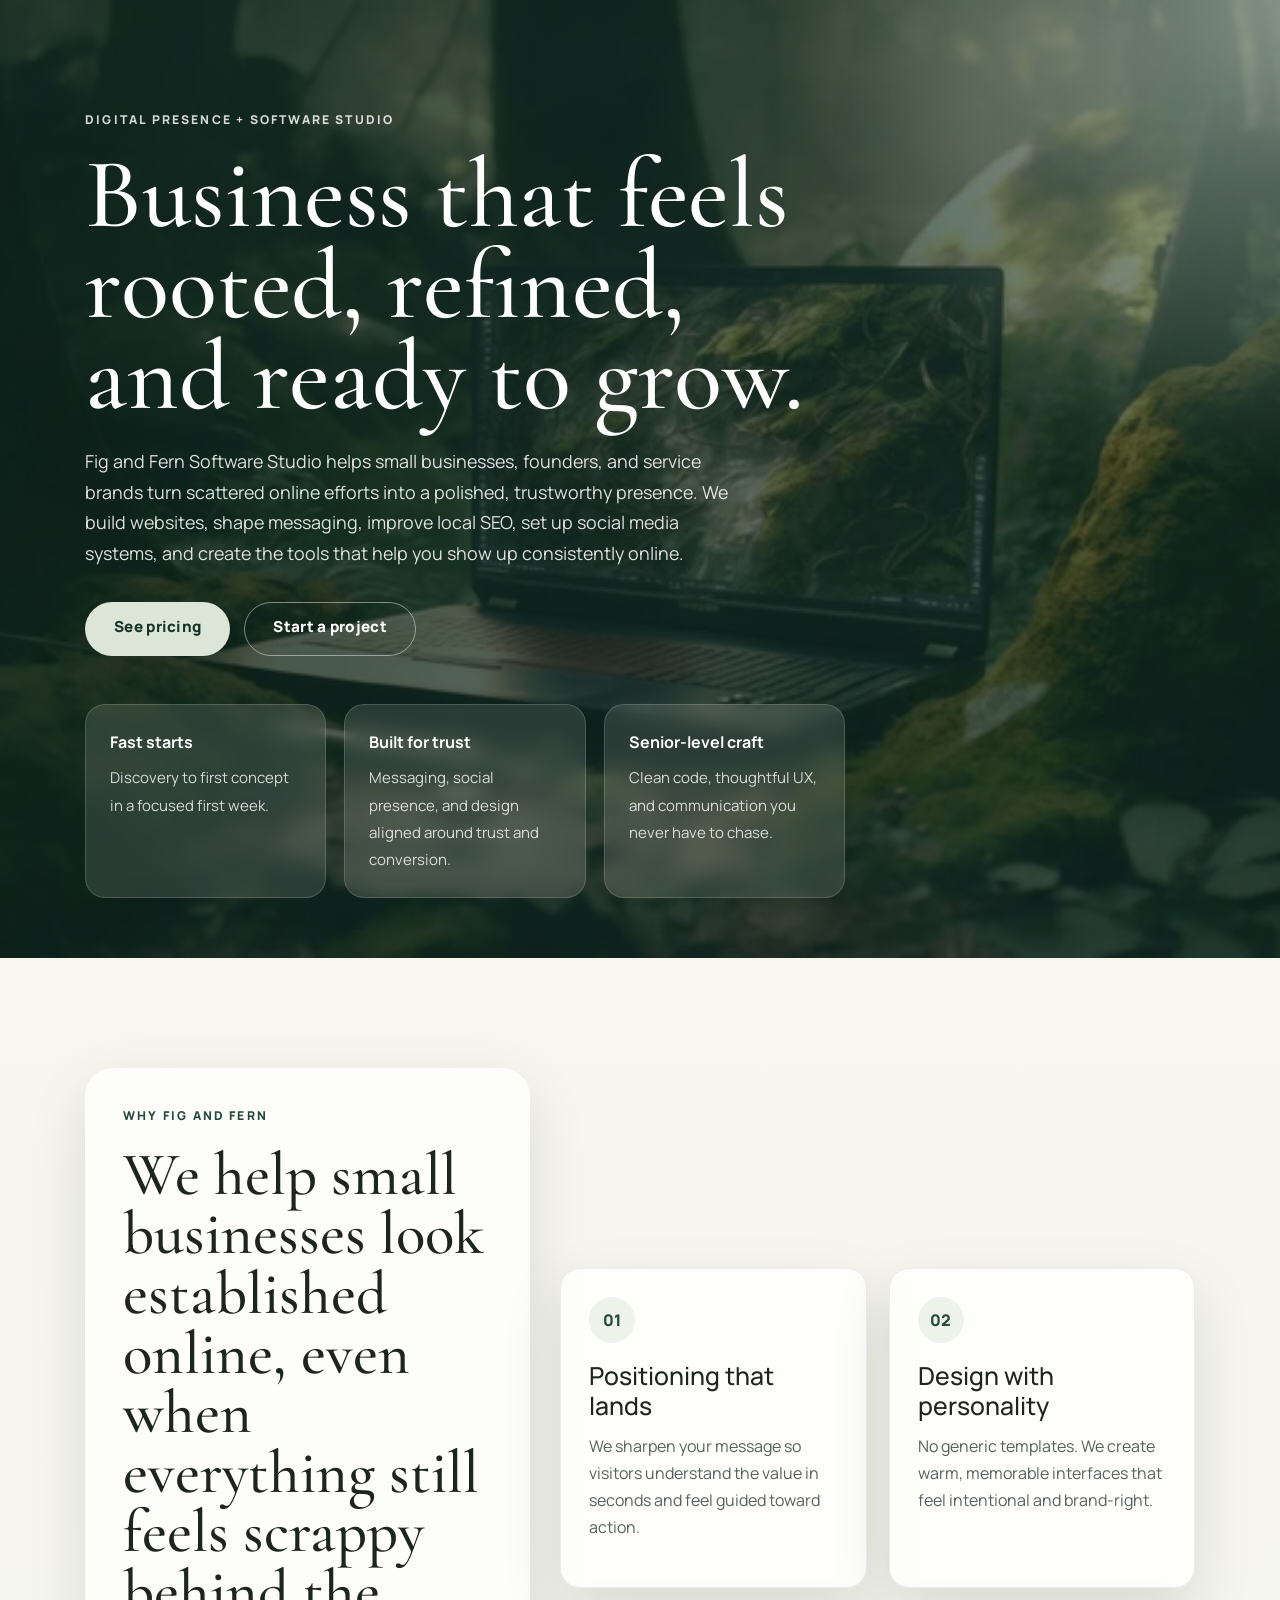
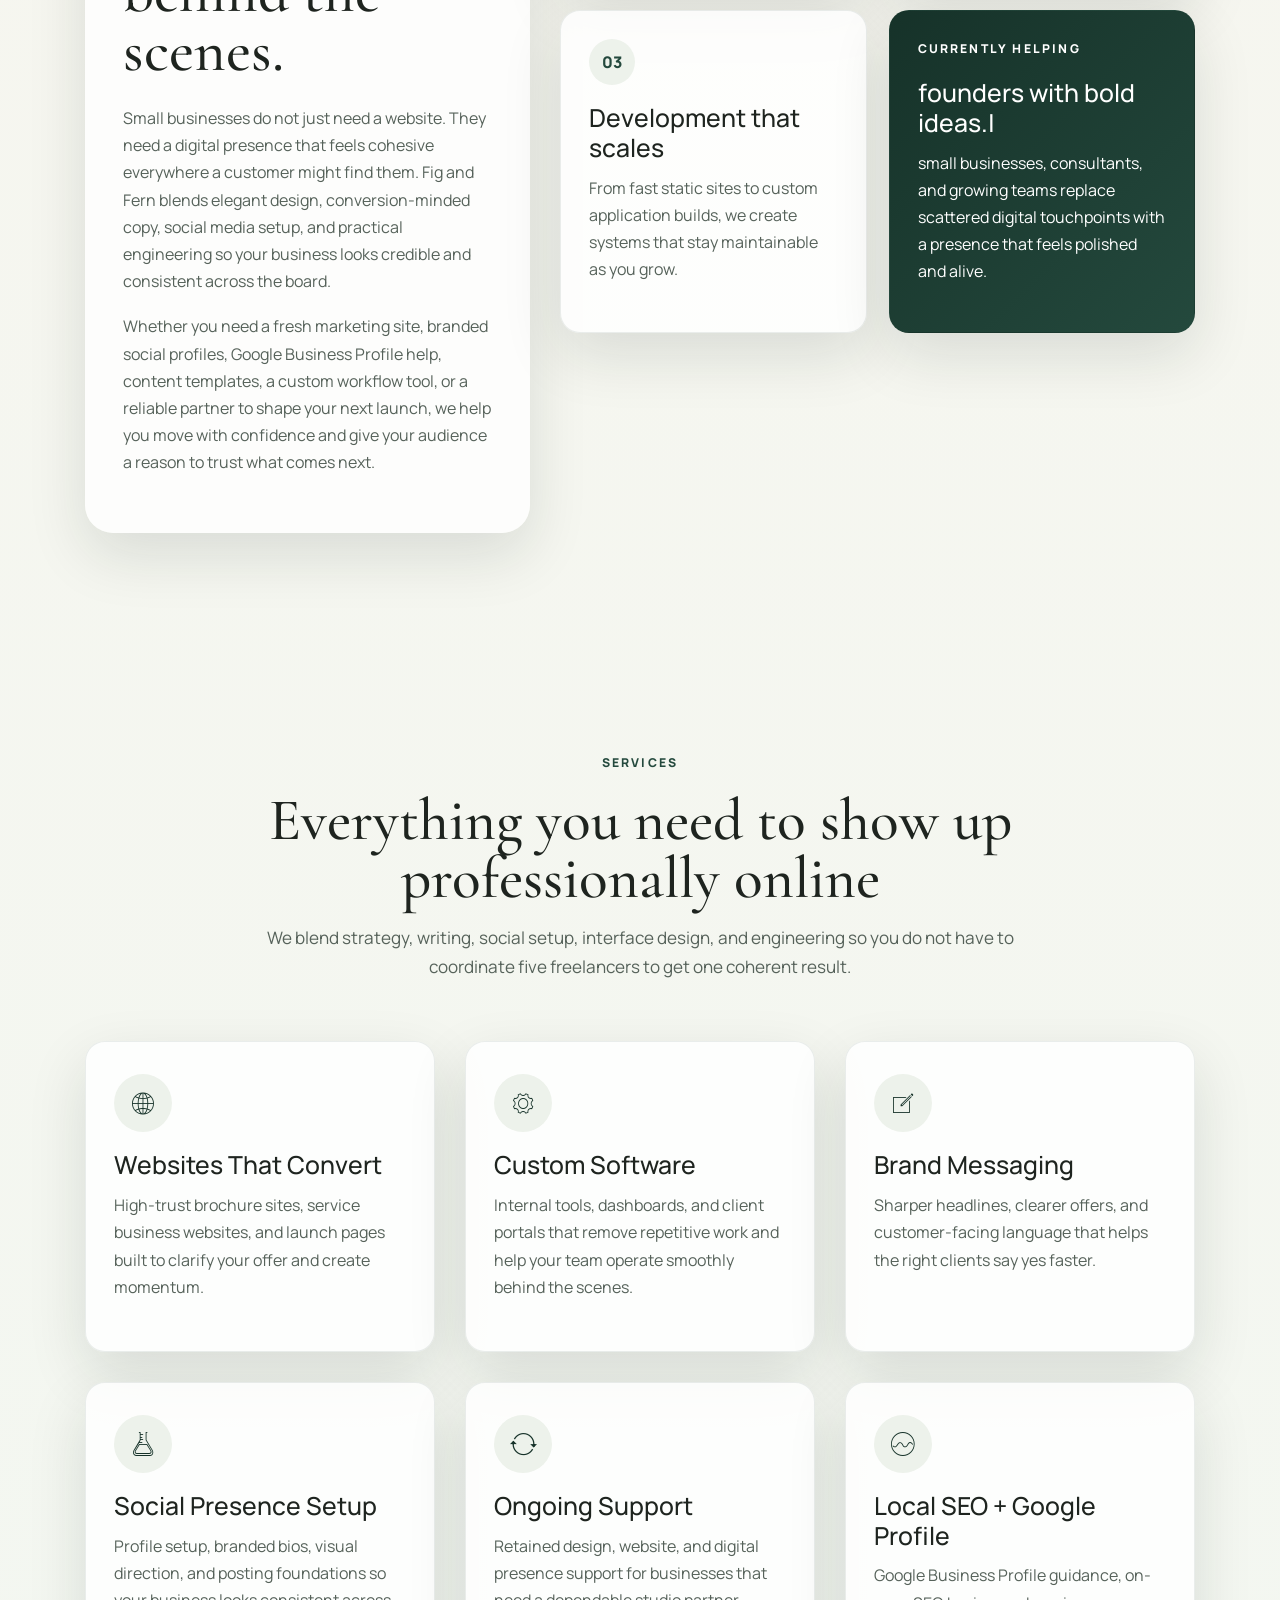
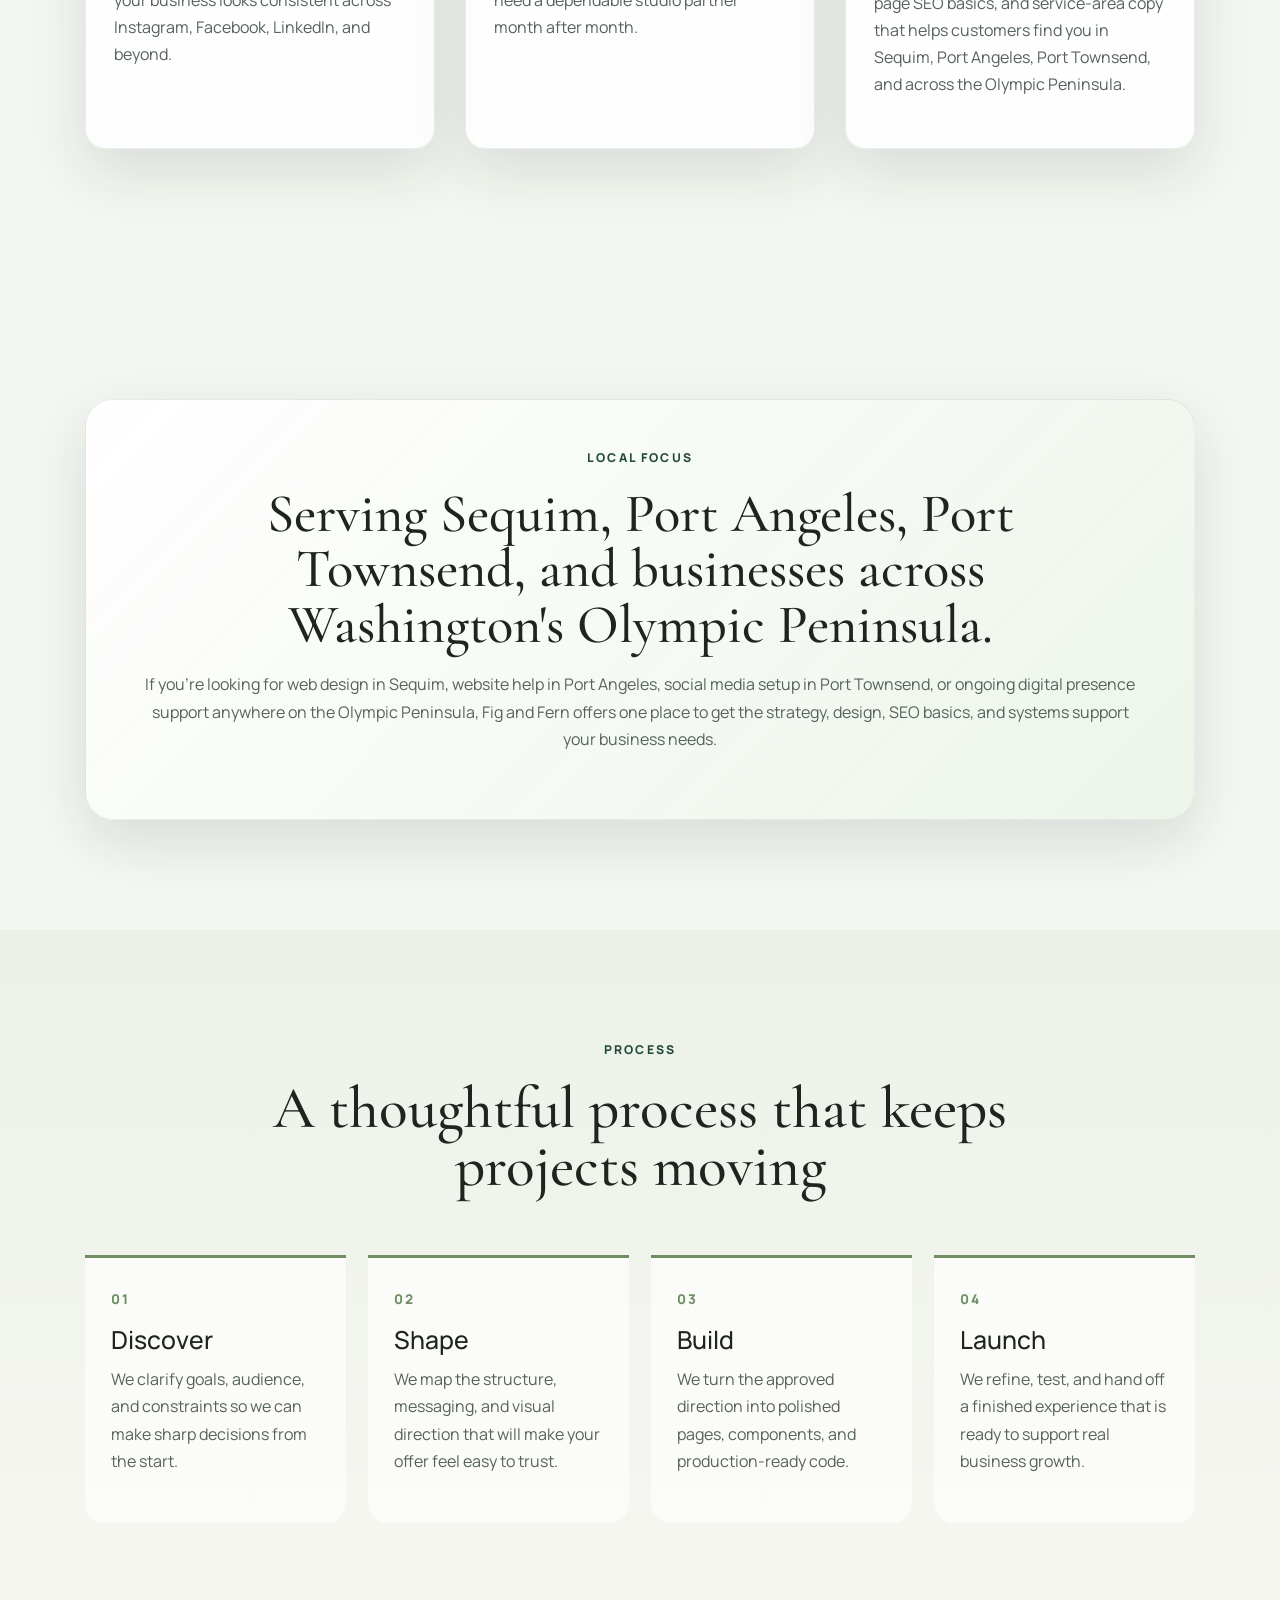
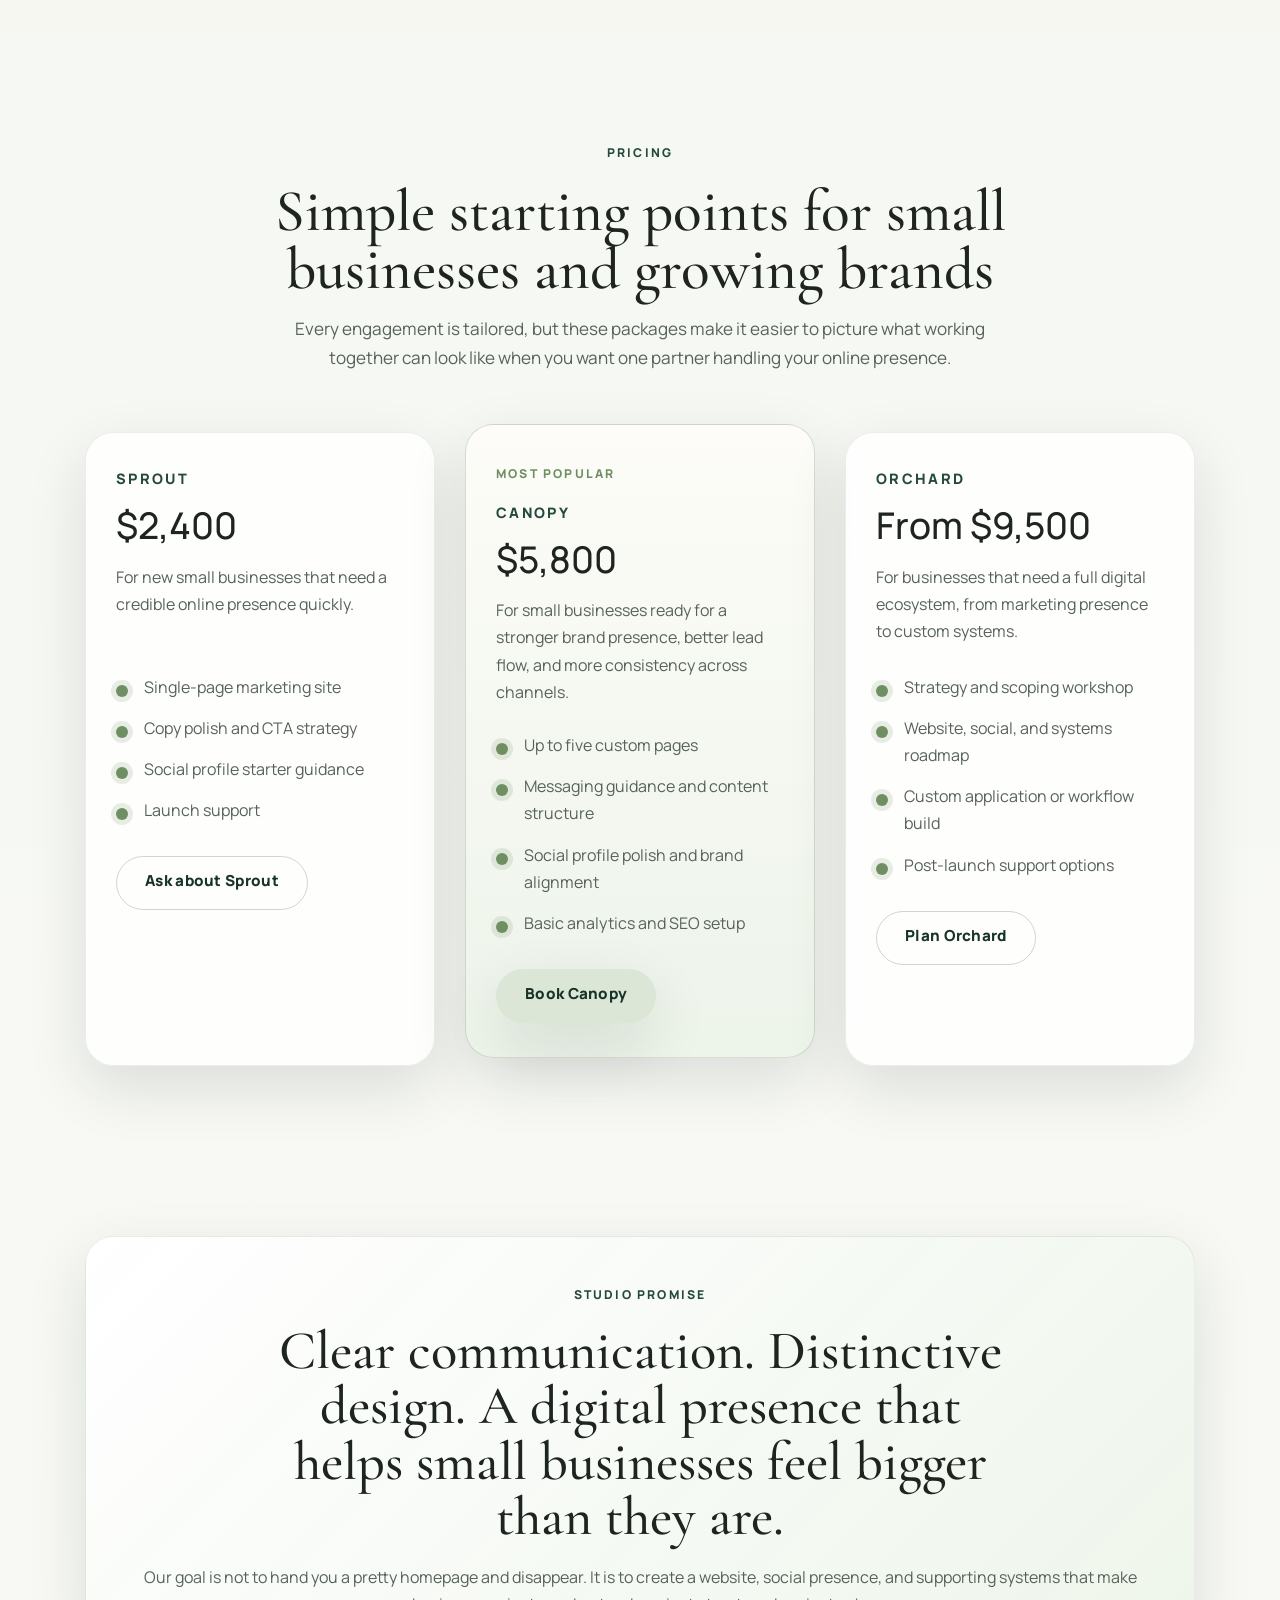
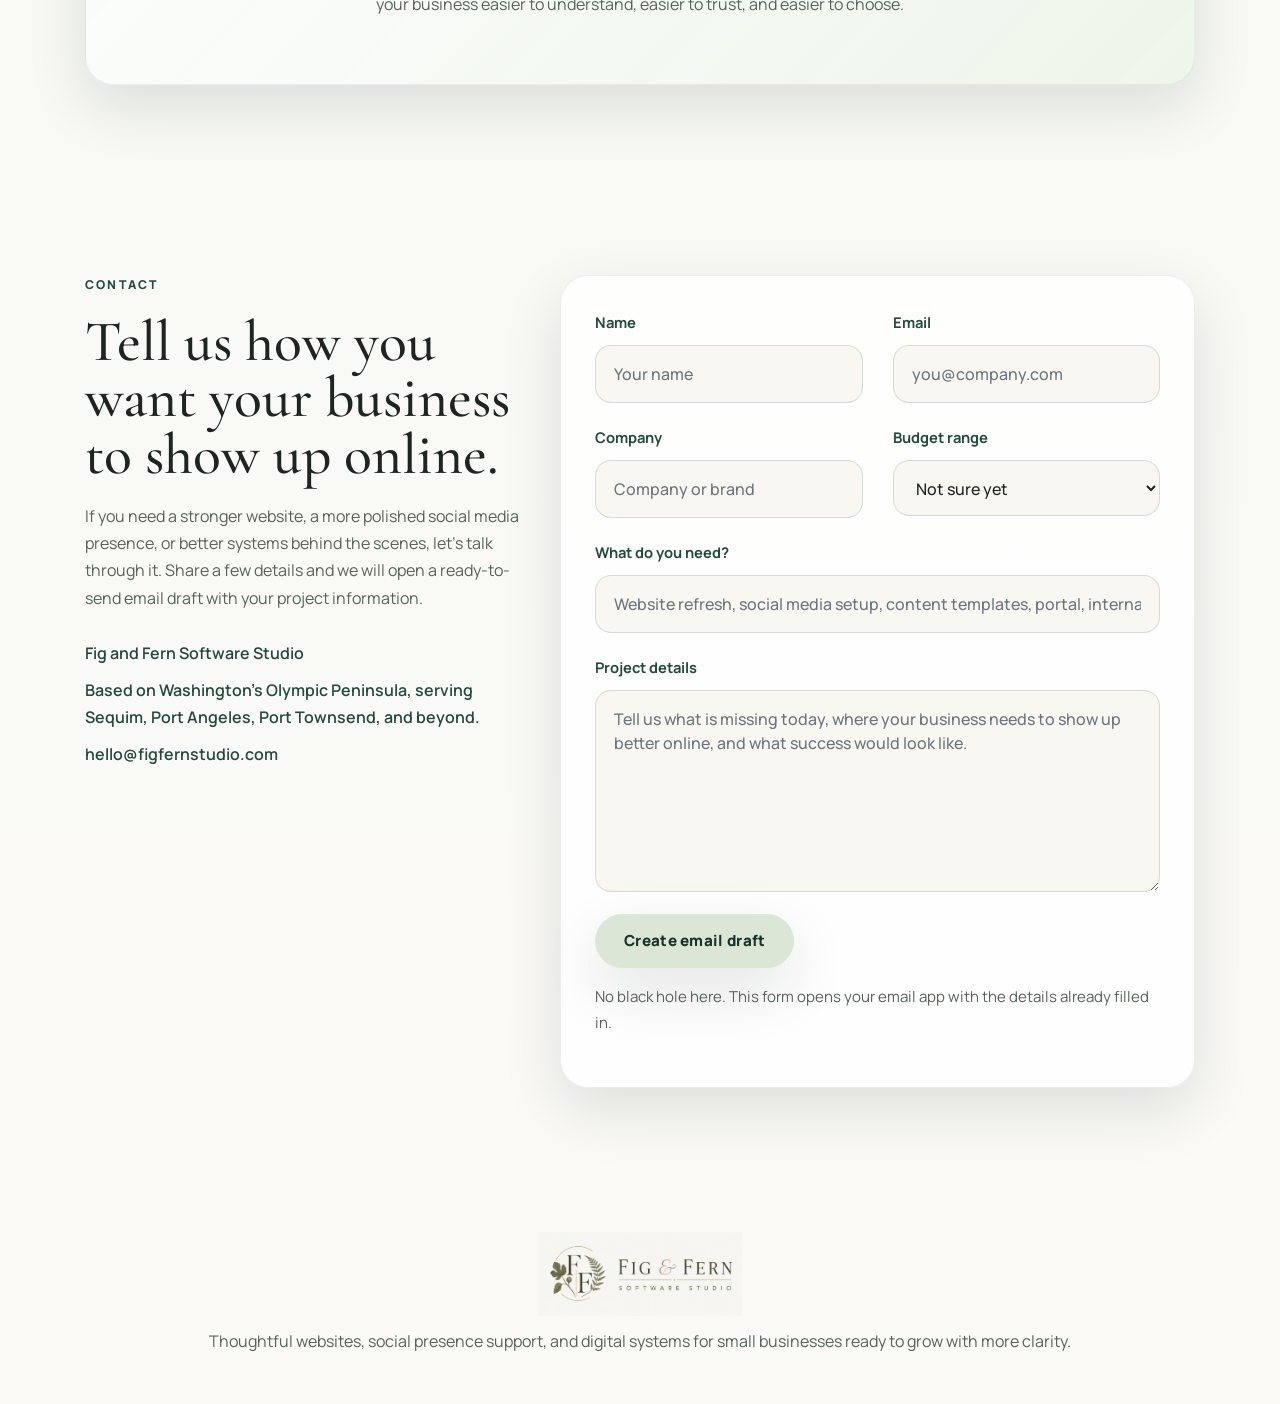
==== index.html @ 3898dc7e "Update SEO keywords" ====
<!doctype html>
<html lang="en">
  <head>
    <meta charset="utf-8" />
    <meta content="width=device-width, initial-scale=1.0" name="viewport" />

    <title>
      Fig and Fern | Web Design, SEO & Social Media on the Olympic Peninsula
    </title>
    <meta
      content="Web design, social media setup, local SEO, and custom software for small businesses in Sequim, Port Angeles, Port Townsend, and across Washington's Olympic Peninsula."
      name="description"
    />
    <meta
      content="Olympic Peninsula web design, Sequim web design, Port Angeles web design, Port Townsend web design, small business website design, social media setup, local SEO, Google Business Profile, custom software, brand messaging, Washington web designer, washington marketing, marketing for small business, web design for small business, web design for service businesses, web design for consultants, web design for founders"
      name="keywords"
    />
    <meta property="og:type" content="website" />
    <meta property="og:site_name" content="Fig and Fern Software Studio" />
    <meta
      property="og:title"
      content="Fig and Fern | Web Design, SEO & Social Media on the Olympic Peninsula"
    />
    <meta
      property="og:description"
      content="Web design, social media setup, SEO, and custom software for small businesses across Washington's Olympic Peninsula."
    />
    <meta property="og:url" content="https://figfernstudio.com/" />
    <meta
      property="og:image"
      content="https://figfernstudio.com/images/title-logo.png"
    />
    <meta property="og:image:type" content="image/png" />
    <meta property="og:image:width" content="1200" />
    <meta property="og:image:height" content="630" />
    <meta
      property="og:image:alt"
      content="Fig and Fern Software Studio social sharing graphic"
    />
    <meta name="twitter:card" content="summary_large_image" />
    <meta
      name="twitter:title"
      content="Fig and Fern | Web Design, SEO & Social Media on the Olympic Peninsula"
    />
    <meta
      name="twitter:description"
      content="Web design, social media setup, local SEO, and custom software for small businesses in Sequim, Port Angeles, Port Townsend, and across Washington's Olympic Peninsula."
    />
    <meta
      name="twitter:image"
      content="https://figfernstudio.com/images/title-logo.png"
    />
    <link rel="canonical" href="https://figfernstudio.com/" />
    <script type="application/ld+json">
      {
        "@context": "https://schema.org",
        "@type": "ProfessionalService",
        "name": "Fig and Fern Software Studio",
        "url": "https://figfernstudio.com/",
        "image": "https://figfernstudio.com/images/title-logo.png",
        "description": "Web design, social media setup, local SEO, and custom software for small businesses in Sequim, Port Angeles, Port Townsend, and across Washington's Olympic Peninsula.",
        "email": "hello@figandfern.studio",
        "areaServed": [
          { "@type": "City", "name": "Sequim, Washington" },
          { "@type": "City", "name": "Port Angeles, Washington" },
          { "@type": "City", "name": "Port Townsend, Washington" },
          {
            "@type": "AdministrativeArea",
            "name": "Olympic Peninsula, Washington"
          }
        ],
        "serviceType": [
          "Web design",
          "Social media setup",
          "Local SEO",
          "Google Business Profile help",
          "Custom software",
          "Brand messaging"
        ]
      }
    </script>

    <link
      href="https://fonts.googleapis.com/css2?family=Manrope:wght@400;500;600;700;800&family=Cormorant+Garamond:wght@500;600;700&display=swap"
      rel="stylesheet"
    />

    <link href="lib/bootstrap/css/bootstrap.min.css" rel="stylesheet" />
    <link href="lib/ionicons/css/ionicons.min.css" rel="stylesheet" />
    <link href="lib/hover/hover.min.css" rel="stylesheet" />
    <link href="css/style.css" rel="stylesheet" />
    <link href="css/responsive.css" rel="stylesheet" />
    <link rel="shortcut icon" href="images/favicon.ico" />
  </head>

  <body>
    <nav id="main-nav">
      <div class="row">
        <div class="container">
          <div class="logo">
            <a href="#header" aria-label="Fig and Fern home">
              <img
                src="images/logo-transparent.png"
                alt="Fig and Fern Software Studio logo"
                class="navbar-logo"
              />
            </a>
          </div>

          <div class="responsive">
            <i data-icon="m" class="ion-navicon-round"></i>
          </div>

          <ul class="nav-menu list-unstyled">
            <li><a href="#header" class="smoothScroll">Home</a></li>
            <li><a href="#services" class="smoothScroll">Services</a></li>
            <li><a href="#process" class="smoothScroll">Process</a></li>
            <li><a href="#pricing" class="smoothScroll">Pricing</a></li>
            <li><a href="#contact" class="smoothScroll">Contact</a></li>
          </ul>
        </div>
      </div>
    </nav>

    <header id="header" class="home hero-section">
      <div class="hero-overlay"></div>
      <div class="container">
        <div class="header-content">
          <p class="eyebrow">Digital Presence + Software Studio</p>
          <h1>Business that feels rooted, refined, and ready to grow.</h1>
          <p class="hero-lead">
            Fig and Fern Software Studio helps small businesses, founders, and
            service brands turn scattered online efforts into a polished,
            trustworthy presence. We build websites, shape messaging, improve
            local SEO, set up social media systems, and create the tools that
            help you show up consistently online.
          </p>

          <div class="hero-actions">
            <a href="#pricing" class="btn btn-primary smoothScroll"
              >See pricing</a
            >
            <a href="#contact" class="btn btn-secondary smoothScroll"
              >Start a project</a
            >
          </div>

          <div class="hero-metrics">
            <div class="metric-card">
              <strong>Fast starts</strong>
              <span>Discovery to first concept in a focused first week.</span>
            </div>
            <div class="metric-card">
              <strong>Built for trust</strong>
              <span
                >Messaging, social presence, and design aligned around trust and
                conversion.</span
              >
            </div>
            <div class="metric-card">
              <strong>Senior-level craft</strong>
              <span
                >Clean code, thoughtful UX, and communication you never have to
                chase.</span
              >
            </div>
          </div>
        </div>
      </div>
    </header>

    <section id="about" class="paddsection story-section">
      <div class="container">
        <div class="row align-items-center">
          <div class="col-lg-5">
            <div class="story-card">
              <p class="section-kicker">Why Fig and Fern</p>
              <h2>
                We help small businesses look established online, even when
                everything still feels scrappy behind the scenes.
              </h2>
              <p>
                Small businesses do not just need a website. They need a digital
                presence that feels cohesive everywhere a customer might find
                them. Fig and Fern blends elegant design, conversion-minded
                copy, social media setup, and practical engineering so your
                business looks credible and consistent across the board.
              </p>
              <p>
                Whether you need a fresh marketing site, branded social
                profiles, Google Business Profile help, content templates, a
                custom workflow tool, or a reliable partner to shape your next
                launch, we help you move with confidence and give your audience
                a reason to trust what comes next.
              </p>
            </div>
          </div>

          <div class="col-lg-7">
            <div class="story-grid">
              <div class="story-panel">
                <span class="panel-number">01</span>
                <h3>Positioning that lands</h3>
                <p>
                  We sharpen your message so visitors understand the value in
                  seconds and feel guided toward action.
                </p>
              </div>
              <div class="story-panel">
                <span class="panel-number">02</span>
                <h3>Design with personality</h3>
                <p>
                  No generic templates. We create warm, memorable interfaces
                  that feel intentional and brand-right.
                </p>
              </div>
              <div class="story-panel">
                <span class="panel-number">03</span>
                <h3>Development that scales</h3>
                <p>
                  From fast static sites to custom application builds, we create
                  systems that stay maintainable as you grow.
                </p>
              </div>
              <div class="story-panel accent-panel">
                <p class="mini-label">Currently helping</p>
                <h3><span class="typed"></span></h3>
                <p>
                  small businesses, consultants, and growing teams replace
                  scattered digital touchpoints with a presence that feels
                  polished and alive.
                </p>
              </div>
            </div>
          </div>
        </div>
      </div>
    </section>

    <section id="services" class="paddsection">
      <div class="container">
        <div class="section-title text-center">
          <p class="section-kicker">Services</p>
          <h2>Everything you need to show up professionally online</h2>
          <p class="section-intro">
            We blend strategy, writing, social setup, interface design, and
            engineering so you do not have to coordinate five freelancers to get
            one coherent result.
          </p>
        </div>

        <div class="row">
          <div class="col-lg-4 col-md-6 mb-30">
            <div class="service-card">
              <i class="ion-ios-world-outline"></i>
              <h3>Websites That Convert</h3>
              <p>
                High-trust brochure sites, service business websites, and launch
                pages built to clarify your offer and create momentum.
              </p>
            </div>
          </div>
          <div class="col-lg-4 col-md-6 mb-30">
            <div class="service-card">
              <i class="ion-ios-gear-outline"></i>
              <h3>Custom Software</h3>
              <p>
                Internal tools, dashboards, and client portals that remove
                repetitive work and help your team operate smoothly behind the
                scenes.
              </p>
            </div>
          </div>
          <div class="col-lg-4 col-md-6 mb-30">
            <div class="service-card">
              <i class="ion-ios-compose-outline"></i>
              <h3>Brand Messaging</h3>
              <p>
                Sharper headlines, clearer offers, and customer-facing language
                that helps the right clients say yes faster.
              </p>
            </div>
          </div>
          <div class="col-lg-4 col-md-6 mb-30">
            <div class="service-card">
              <i class="ion-ios-flask-outline"></i>
              <h3>Social Presence Setup</h3>
              <p>
                Profile setup, branded bios, visual direction, and posting
                foundations so your business looks consistent across Instagram,
                Facebook, LinkedIn, and beyond.
              </p>
            </div>
          </div>
          <div class="col-lg-4 col-md-6 mb-30">
            <div class="service-card">
              <i class="ion-ios-loop-strong"></i>
              <h3>Ongoing Support</h3>
              <p>
                Retained design, website, and digital presence support for
                businesses that need a dependable studio partner month after
                month.
              </p>
            </div>
          </div>
          <div class="col-lg-4 col-md-6 mb-30">
            <div class="service-card">
              <i class="ion-ios-analytics-outline"></i>
              <h3>Local SEO + Google Profile</h3>
              <p>
                Google Business Profile guidance, on-page SEO basics, and
                service-area copy that helps customers find you in Sequim, Port
                Angeles, Port Townsend, and across the Olympic Peninsula.
              </p>
            </div>
          </div>
        </div>
      </div>
    </section>

    <section id="service-area" class="paddsection service-area-section">
      <div class="container">
        <div class="testimonial-shell">
          <p class="section-kicker">Local Focus</p>
          <h2>
            Serving Sequim, Port Angeles, Port Townsend, and businesses across
            Washington's Olympic Peninsula.
          </h2>
          <p>
            If you're looking for web design in Sequim, website help in Port
            Angeles, social media setup in Port Townsend, or ongoing digital
            presence support anywhere on the Olympic Peninsula, Fig and Fern
            offers one place to get the strategy, design, SEO basics, and
            systems support your business needs.
          </p>
        </div>
      </div>
    </section>

    <section id="process" class="paddsection process-section">
      <div class="container">
        <div class="section-title text-center">
          <p class="section-kicker">Process</p>
          <h2>A thoughtful process that keeps projects moving</h2>
        </div>

        <div class="process-steps">
          <div class="process-step">
            <span>01</span>
            <h3>Discover</h3>
            <p>
              We clarify goals, audience, and constraints so we can make sharp
              decisions from the start.
            </p>
          </div>
          <div class="process-step">
            <span>02</span>
            <h3>Shape</h3>
            <p>
              We map the structure, messaging, and visual direction that will
              make your offer feel easy to trust.
            </p>
          </div>
          <div class="process-step">
            <span>03</span>
            <h3>Build</h3>
            <p>
              We turn the approved direction into polished pages, components,
              and production-ready code.
            </p>
          </div>
          <div class="process-step">
            <span>04</span>
            <h3>Launch</h3>
            <p>
              We refine, test, and hand off a finished experience that is ready
              to support real business growth.
            </p>
          </div>
        </div>
      </div>
    </section>

    <section id="pricing" class="paddsection pricing-section">
      <div class="container">
        <div class="section-title text-center">
          <p class="section-kicker">Pricing</p>
          <h2>
            Simple starting points for small businesses and growing brands
          </h2>
          <p class="section-intro">
            Every engagement is tailored, but these packages make it easier to
            picture what working together can look like when you want one
            partner handling your online presence.
          </p>
        </div>

        <div class="row justify-content-center">
          <div class="col-lg-4 col-md-6 mb-30">
            <div class="pricing-card">
              <p class="plan-name">Sprout</p>
              <h3>$2,400</h3>
              <p class="plan-summary">
                For new small businesses that need a credible online presence
                quickly.
              </p>
              <ul class="plan-list list-unstyled">
                <li>Single-page marketing site</li>
                <li>Copy polish and CTA strategy</li>
                <li>Social profile starter guidance</li>
                <li>Launch support</li>
              </ul>
              <a href="#contact" class="btn btn-secondary smoothScroll"
                >Ask about Sprout</a
              >
            </div>
          </div>

          <div class="col-lg-4 col-md-6 mb-30">
            <div class="pricing-card featured-plan">
              <p class="plan-badge">Most popular</p>
              <p class="plan-name">Canopy</p>
              <h3>$5,800</h3>
              <p class="plan-summary">
                For small businesses ready for a stronger brand presence, better
                lead flow, and more consistency across channels.
              </p>
              <ul class="plan-list list-unstyled">
                <li>Up to five custom pages</li>
                <li>Messaging guidance and content structure</li>
                <li>Social profile polish and brand alignment</li>
                <li>Basic analytics and SEO setup</li>
              </ul>
              <a href="#contact" class="btn btn-primary smoothScroll"
                >Book Canopy</a
              >
            </div>
          </div>

          <div class="col-lg-4 col-md-6 mb-30">
            <div class="pricing-card">
              <p class="plan-name">Orchard</p>
              <h3>From $9,500</h3>
              <p class="plan-summary">
                For businesses that need a full digital ecosystem, from
                marketing presence to custom systems.
              </p>
              <ul class="plan-list list-unstyled">
                <li>Strategy and scoping workshop</li>
                <li>Website, social, and systems roadmap</li>
                <li>Custom application or workflow build</li>
                <li>Post-launch support options</li>
              </ul>
              <a href="#contact" class="btn btn-secondary smoothScroll"
                >Plan Orchard</a
              >
            </div>
          </div>
        </div>
      </div>
    </section>

    <section class="paddsection testimonial-section">
      <div class="container">
        <div class="testimonial-shell">
          <p class="section-kicker">Studio Promise</p>
          <h2>
            Clear communication. Distinctive design. A digital presence that
            helps small businesses feel bigger than they are.
          </h2>
          <p>
            Our goal is not to hand you a pretty homepage and disappear. It is
            to create a website, social presence, and supporting systems that
            make your business easier to understand, easier to trust, and easier
            to choose.
          </p>
        </div>
      </div>
    </section>

    <section id="contact" class="paddsection contact-section">
      <div class="container">
        <div class="row align-items-start">
          <div class="col-lg-5">
            <div class="contact-copy">
              <p class="section-kicker">Contact</p>
              <h2>Tell us how you want your business to show up online.</h2>
              <p>
                If you need a stronger website, a more polished social media
                presence, or better systems behind the scenes, let's talk
                through it. Share a few details and we will open a ready-to-send
                email draft with your project information.
              </p>

              <ul class="contact-details">
                <li><span>Fig and Fern Software Studio</span></li>
                <li>
                  <span
                    >Based on Washington's Olympic Peninsula, serving Sequim,
                    Port Angeles, Port Townsend, and beyond.</span
                  >
                </li>
                <li>
                  <span
                    ><a href="mailto:hello@figfernstudio.com"
                      >hello@figfernstudio.com</a
                    ></span
                  >
                </li>
              </ul>
            </div>
          </div>

          <div class="col-lg-7">
            <form id="contact-form" class="contact-form-card">
              <div class="row">
                <div class="col-md-6">
                  <div class="form-group">
                    <label for="name">Name</label>
                    <input
                      type="text"
                      name="name"
                      class="form-control"
                      id="name"
                      placeholder="Your name"
                      required
                    />
                  </div>
                </div>
                <div class="col-md-6">
                  <div class="form-group">
                    <label for="email">Email</label>
                    <input
                      type="email"
                      class="form-control"
                      name="email"
                      id="email"
                      placeholder="you@company.com"
                      required
                    />
                  </div>
                </div>
                <div class="col-md-6">
                  <div class="form-group">
                    <label for="company">Company</label>
                    <input
                      type="text"
                      class="form-control"
                      name="company"
                      id="company"
                      placeholder="Company or brand"
                    />
                  </div>
                </div>
                <div class="col-md-6">
                  <div class="form-group">
                    <label for="budget">Budget range</label>
                    <select class="form-control" name="budget" id="budget">
                      <option value="Not sure yet">Not sure yet</option>
                      <option value="Under $3k">Under $3k</option>
                      <option value="$3k - $6k">$3k - $6k</option>
                      <option value="$6k - $10k">$6k - $10k</option>
                      <option value="$10k+">$10k+</option>
                    </select>
                  </div>
                </div>
                <div class="col-12">
                  <div class="form-group">
                    <label for="projectType">What do you need?</label>
                    <input
                      type="text"
                      class="form-control"
                      name="projectType"
                      id="projectType"
                      placeholder="Website refresh, social media setup, content templates, portal, internal tool..."
                    />
                  </div>
                </div>
                <div class="col-12">
                  <div class="form-group">
                    <label for="message">Project details</label>
                    <textarea
                      class="form-control"
                      name="message"
                      id="message"
                      rows="7"
                      placeholder="Tell us what is missing today, where your business needs to show up better online, and what success would look like."
                      required
                    ></textarea>
                  </div>
                </div>
                <div class="col-12">
                  <button type="submit" class="btn btn-primary btn-send">
                    Create email draft
                  </button>
                  <p id="form-note" class="form-note">
                    No black hole here. This form opens your email app with the
                    details already filled in.
                  </p>
                </div>
              </div>
            </form>
          </div>
        </div>
      </div>
    </section>

    <footer id="footer" class="text-center">
      <div class="container">
        <p class="footer-brand">
          <img
            src="images/header-logo.png"
            alt="Fig and Fern Software Studio logo"
            class="footer-logo"
          />
        </p>
        <p class="footer-copy">
          Thoughtful websites, social presence support, and digital systems for
          small businesses ready to grow with more clarity.
        </p>
      </div>
    </footer>

    <script src="lib/jquery/jquery.min.js"></script>
    <script src="lib/jquery/jquery-migrate.min.js"></script>
    <script src="lib/bootstrap/js/bootstrap.bundle.min.js"></script>
    <script src="lib/typed/typed.js"></script>
    <script src="js/main.js"></script>
  </body>
</html>
---- css/style.css ----
html {
  scroll-behavior: smooth;
}

:root {
  --forest: #163229;
  --forest-soft: #24493d;
  --fern: #6f8f63;
  --sage: #dce6d6;
  --cream: #f7f3ea;
  --mist: #edf2eb;
  --ink: #1e241f;
  --copy: #56625a;
  --white: #ffffff;
  --shadow: 0 22px 60px rgba(17, 33, 27, 0.12);
  --radius-lg: 28px;
  --radius-md: 20px;
  --radius-sm: 14px;
}

*,
*::before,
*::after {
  box-sizing: border-box;
}

body {
  margin: 0;
  background: linear-gradient(180deg, #f8f5ee 0%, #f3f7f1 45%, #fbfaf7 100%);
  color: var(--copy);
  font-family: "Manrope", sans-serif;
  font-size: 16px;
  line-height: 1.7;
  overflow-x: hidden;
}

h1,
h2,
h3,
h4,
h5,
h6 {
  margin: 0;
  color: var(--ink);
}

h1,
h2 {
  font-family: "Cormorant Garamond", serif;
}

a {
  color: inherit;
  text-decoration: none !important;
  transition:
    color 0.25s ease,
    opacity 0.25s ease,
    transform 0.25s ease;
}

a:hover,
a:focus {
  color: var(--forest-soft);
}

p {
  margin: 0 0 18px;
}

img {
  max-width: 100%;
  display: block;
}

::selection {
  background: var(--fern);
  color: var(--white);
}

.paddsection {
  padding: 110px 0;
  position: relative;
}

.section-title {
  max-width: 760px;
  margin: 0 auto 60px;
}

.section-title h2 {
  font-size: clamp(2.3rem, 5vw, 3.7rem);
  line-height: 0.98;
  margin-bottom: 16px;
}

.section-kicker,
.eyebrow,
.mini-label,
.plan-badge {
  letter-spacing: 0.18em;
  text-transform: uppercase;
  font-size: 0.76rem;
  font-weight: 800;
}

.section-kicker,
.eyebrow,
.mini-label {
  color: var(--forest-soft);
}

.section-intro {
  font-size: 1.07rem;
  color: var(--copy);
}

.mb-30 {
  margin-bottom: 30px;
}

nav {
  position: fixed;
  top: 0;
  width: 100%;
  z-index: 1000;
  padding: 18px 0;
  display: none;
  background: rgba(247, 243, 234, 0.92);
  backdrop-filter: blur(14px);
  box-shadow: 0 12px 40px rgba(18, 34, 28, 0.08);
}

nav .container {
  display: flex;
  align-items: center;
  justify-content: space-between;
}

.logo {
  float: left;
  line-height: 1;
}

.logo a {
  display: inline-block;
  font-family: "Cormorant Garamond", serif;
  font-size: 2rem;
  color: var(--forest);
}

.navbar-logo {
  display: block;
  width: auto;
  height: 113px;
}

.nav-menu {
  float: right;
  margin: 8px 0 0;
  padding: 0;
}

nav ul li {
  float: left;
  margin-left: 34px;
  list-style: none;
}

nav ul li a {
  display: block;
  color: var(--forest-soft);
  font-size: 0.96rem;
  font-weight: 700;
}

.responsive {
  display: none;
  width: 48px;
  height: 48px;
  align-items: center;
  justify-content: center;
  border-radius: 50%;
  font-size: 1.7rem;
  color: var(--forest);
  background: rgba(220, 230, 214, 0.55);
  border: 1px solid rgba(36, 73, 61, 0.12);
}

.active {
  color: var(--forest);
}

.hero-section {
  min-height: 100vh;
  position: relative;
  background:
    radial-gradient(
      circle at top right,
      rgba(220, 230, 214, 0.6),
      transparent 30%
    ),
    linear-gradient(120deg, rgba(14, 40, 31, 0.82), rgba(20, 50, 41, 0.55)),
    url("../images/laptopforest.jpg") center center / cover no-repeat;
}

.hero-overlay {
  position: absolute;
  inset: 0;
  background:
    linear-gradient(180deg, rgba(14, 30, 24, 0.12), rgba(14, 30, 24, 0.3)),
    url("../assets/images/bg-pattern.png") center center / 240px;
  opacity: 0.18;
  pointer-events: none;
}

#header .header-content {
  min-height: 100vh;
  position: relative;
  z-index: 1;
  display: flex;
  flex-direction: column;
  justify-content: center;
  padding: 110px 0 60px;
  max-width: 760px;
}

.eyebrow {
  color: rgba(255, 255, 255, 0.82);
  margin-bottom: 18px;
}

.header-content h1 {
  color: var(--white);
  font-size: clamp(3.5rem, 8vw, 6.2rem);
  line-height: 0.92;
  max-width: 720px;
  margin-bottom: 24px;
}

.hero-lead {
  color: rgba(255, 255, 255, 0.86);
  font-size: 1.12rem;
  max-width: 650px;
  margin-bottom: 34px;
}

.hero-actions {
  display: flex;
  flex-wrap: wrap;
  gap: 14px;
  margin-bottom: 48px;
}

.btn {
  min-height: 54px;
  border: 1px solid transparent;
  border-radius: 999px;
  padding: 15px 28px;
  font-size: 0.95rem;
  font-weight: 800;
  letter-spacing: 0.02em;
  text-transform: none;
  line-height: 1.2;
  transition:
    transform 0.25s ease,
    box-shadow 0.25s ease,
    background 0.25s ease,
    color 0.25s ease,
    border-color 0.25s ease;
}

.btn:hover,
.btn:focus {
  transform: translateY(-2px);
  color: var(--white);
}

.btn-primary {
  background: var(--sage);
  color: var(--forest);
  box-shadow: var(--shadow);
}

.btn-primary:hover,
.btn-primary:focus {
  background: #e5eedf;
  color: var(--forest);
}

.btn-secondary {
  background: transparent;
  color: var(--forest);
  border-color: rgba(36, 73, 61, 0.22);
}

.btn-secondary:hover,
.btn-secondary:focus {
  background: rgba(220, 230, 214, 0.45);
  border-color: rgba(36, 73, 61, 0.32);
  color: var(--forest);
}

.hero-actions .btn-secondary {
  color: var(--white);
  border-color: rgba(255, 255, 255, 0.45);
}

.hero-actions .btn-secondary:hover,
.hero-actions .btn-secondary:focus {
  background: rgba(255, 255, 255, 0.12);
  border-color: rgba(255, 255, 255, 0.72);
  color: var(--white);
}

.hero-metrics {
  display: grid;
  grid-template-columns: repeat(3, minmax(0, 1fr));
  gap: 18px;
}

.metric-card {
  padding: 24px;
  border-radius: var(--radius-md);
  background: rgba(250, 248, 242, 0.12);
  border: 1px solid rgba(255, 255, 255, 0.16);
  backdrop-filter: blur(10px);
}

.metric-card strong {
  display: block;
  color: var(--white);
  font-size: 1rem;
  margin-bottom: 8px;
}

.metric-card span {
  color: rgba(255, 255, 255, 0.8);
  font-size: 0.94rem;
}

.story-section {
  overflow: hidden;
}

.story-card {
  padding: 38px;
  border-radius: var(--radius-lg);
  background: rgba(255, 255, 255, 0.82);
  box-shadow: var(--shadow);
}

.story-card h2 {
  font-size: clamp(2.3rem, 5vw, 3.8rem);
  line-height: 0.98;
  margin: 14px 0 24px;
}

.story-grid {
  display: grid;
  grid-template-columns: repeat(2, minmax(0, 1fr));
  gap: 22px;
}

.story-panel,
.service-card,
.pricing-card,
.contact-form-card,
.testimonial-shell {
  background: rgba(255, 255, 255, 0.82);
  border: 1px solid rgba(36, 73, 61, 0.09);
  box-shadow: var(--shadow);
}

.story-panel {
  padding: 28px;
  border-radius: var(--radius-md);
}

.panel-number {
  display: inline-flex;
  width: 46px;
  height: 46px;
  align-items: center;
  justify-content: center;
  border-radius: 50%;
  margin-bottom: 18px;
  background: var(--mist);
  color: var(--forest-soft);
  font-weight: 800;
}

.story-panel h3,
.service-card h3,
.process-step h3,
.pricing-card h3 {
  font-size: 1.55rem;
  margin-bottom: 12px;
}

.accent-panel {
  background: linear-gradient(
    135deg,
    var(--forest) 0%,
    var(--forest-soft) 100%
  );
}

.accent-panel h3,
.accent-panel p,
.accent-panel .mini-label {
  color: var(--white);
}

.service-card {
  height: 100%;
  padding: 32px 28px;
  border-radius: var(--radius-md);
  transition:
    transform 0.25s ease,
    box-shadow 0.25s ease;
}

.service-card:hover {
  transform: translateY(-6px);
}

.service-card i {
  display: inline-flex;
  width: 58px;
  height: 58px;
  align-items: center;
  justify-content: center;
  border-radius: 50%;
  margin-bottom: 18px;
  background: var(--mist);
  color: var(--forest);
  font-size: 1.7rem;
}

.process-section {
  background: linear-gradient(
    180deg,
    rgba(220, 230, 214, 0.35) 0%,
    rgba(247, 243, 234, 0.18) 100%
  );
}

.process-steps {
  display: grid;
  grid-template-columns: repeat(4, minmax(0, 1fr));
  gap: 22px;
}

.process-step {
  padding: 30px 26px;
  border-top: 3px solid var(--fern);
  border-radius: 0 0 var(--radius-md) var(--radius-md);
  background: rgba(255, 255, 255, 0.7);
}

.process-step span {
  display: block;
  color: var(--fern);
  font-size: 0.84rem;
  font-weight: 800;
  letter-spacing: 0.16em;
  margin-bottom: 14px;
}

.pricing-section {
  overflow: hidden;
}

.pricing-card {
  height: 100%;
  padding: 34px 30px;
  border-radius: var(--radius-lg);
  position: relative;
}

.featured-plan {
  background: linear-gradient(180deg, #fdfcf8 0%, #edf4ea 100%);
  border-color: rgba(111, 143, 99, 0.28);
  transform: translateY(-8px);
}

.plan-badge {
  display: inline-block;
  margin-bottom: 16px;
  color: var(--fern);
}

.plan-name {
  color: var(--forest-soft);
  font-size: 0.9rem;
  font-weight: 800;
  letter-spacing: 0.16em;
  text-transform: uppercase;
  margin-bottom: 12px;
}

.pricing-card h3 {
  font-family: "Manrope", sans-serif;
  font-size: 2.3rem;
  margin-bottom: 16px;
}

.plan-summary {
  min-height: 84px;
}

.plan-list {
  margin: 26px 0 32px;
  padding: 0;
}

.plan-list li {
  position: relative;
  padding-left: 28px;
  margin-bottom: 14px;
}

.plan-list li::before {
  content: "";
  position: absolute;
  left: 0;
  top: 11px;
  width: 12px;
  height: 12px;
  border-radius: 50%;
  background: var(--fern);
  box-shadow: 0 0 0 5px rgba(111, 143, 99, 0.16);
}

.testimonial-section {
  padding-top: 30px;
}

.testimonial-shell {
  padding: 48px;
  border-radius: var(--radius-lg);
  text-align: center;
  background: linear-gradient(
    135deg,
    rgba(255, 255, 255, 0.94) 0%,
    rgba(236, 244, 233, 0.9) 100%
  );
}

.testimonial-shell h2 {
  font-size: clamp(2.1rem, 5vw, 3.4rem);
  line-height: 1.02;
  margin: 12px auto 18px;
  max-width: 760px;
}

.contact-section {
  padding-top: 80px;
}

.contact-copy h2 {
  font-size: clamp(2.3rem, 5vw, 3.6rem);
  line-height: 0.98;
  margin: 14px 0 20px;
}

.contact-details {
  list-style: none;
  padding: 0;
  margin: 28px 0 0;
}

.contact-details li {
  margin-bottom: 10px;
  color: var(--forest-soft);
  font-weight: 600;
}

.contact-form-card {
  padding: 34px;
  border-radius: var(--radius-lg);
}

.form-group {
  margin-bottom: 22px;
}

.form-group label {
  display: block;
  margin-bottom: 10px;
  color: var(--forest-soft);
  font-size: 0.92rem;
  font-weight: 700;
}

.form-control {
  width: 100%;
  min-height: 56px;
  background: rgba(248, 245, 238, 0.8);
  border: 1px solid rgba(36, 73, 61, 0.16);
  border-radius: 16px;
  color: var(--ink);
  font-size: 1rem;
  font-weight: 500;
  padding: 16px 18px;
  text-transform: none;
  letter-spacing: 0;
  box-shadow: none;
}

textarea.form-control {
  min-height: 180px;
  resize: vertical;
}

.form-control:focus {
  outline: none;
  border-color: var(--fern);
  box-shadow: 0 0 0 4px rgba(111, 143, 99, 0.12);
  background: var(--white);
}

.form-note {
  margin-top: 16px;
  font-size: 0.94rem;
}

.btn-send {
  cursor: pointer;
}

#footer {
  padding: 34px 0 48px;
}

.footer-brand {
  margin-bottom: 12px;
}

.footer-logo {
  width: auto;
  height: 84px;
  margin: 0 auto;
}

.footer-copy {
  margin-bottom: 0;
}
---- css/responsive.css ----
@media (max-width: 1199px) {
  .hero-metrics,
  .process-steps {
    grid-template-columns: repeat(2, minmax(0, 1fr));
  }

  .story-grid {
    margin-top: 34px;
  }
}

@media (max-width: 991px) {
  nav {
    padding: 12px;
  }

  .logo a {
    min-height: 48px;
    display: inline-flex;
    align-items: center;
  }

  .nav-menu {
    display: none;
    float: none;
    width: 100%;
    margin-top: 18px;
    padding: 16px 0 6px;
    border-top: 1px solid rgba(36, 73, 61, 0.12);
  }

  .nav-menu li {
    float: none;
    margin: 0;
    text-align: left;
    padding: 0;
  }

  .nav-menu li a {
    padding: 14px 6px;
    font-size: 1rem;
  }

  .responsive {
    display: inline-flex;
    float: right;
    cursor: pointer;
  }

  .paddsection {
    padding: 90px 0;
  }

  #header .header-content {
    padding-top: 140px;
  }

  .story-card {
    margin-bottom: 30px;
  }

  .contact-copy {
    margin-bottom: 30px;
  }
}

@media (max-width: 767px) {
  .header-content h1 {
    font-size: 3.4rem;
  }

  .hero-lead {
    font-size: 1rem;
  }

  .hero-metrics,
  .story-grid,
  .process-steps {
    grid-template-columns: 1fr;
  }

  .hero-actions {
    flex-direction: column;
    align-items: stretch;
  }

  .hero-actions .btn {
    width: 100%;
    text-align: center;
  }

  .story-card,
  .story-panel,
  .service-card,
  .pricing-card,
  .contact-form-card,
  .testimonial-shell {
    padding: 26px;
  }

  .featured-plan {
    transform: none;
  }

  .section-title {
    margin-bottom: 44px;
  }
}

@media (max-width: 575px) {
  .logo a {
    font-size: 1.55rem;
  }

  .responsive {
    width: 44px;
    height: 44px;
    font-size: 1.5rem;
  }

  .header-content h1 {
    font-size: 2.9rem;
  }

  .contact-form-card {
    padding: 22px;
  }
}
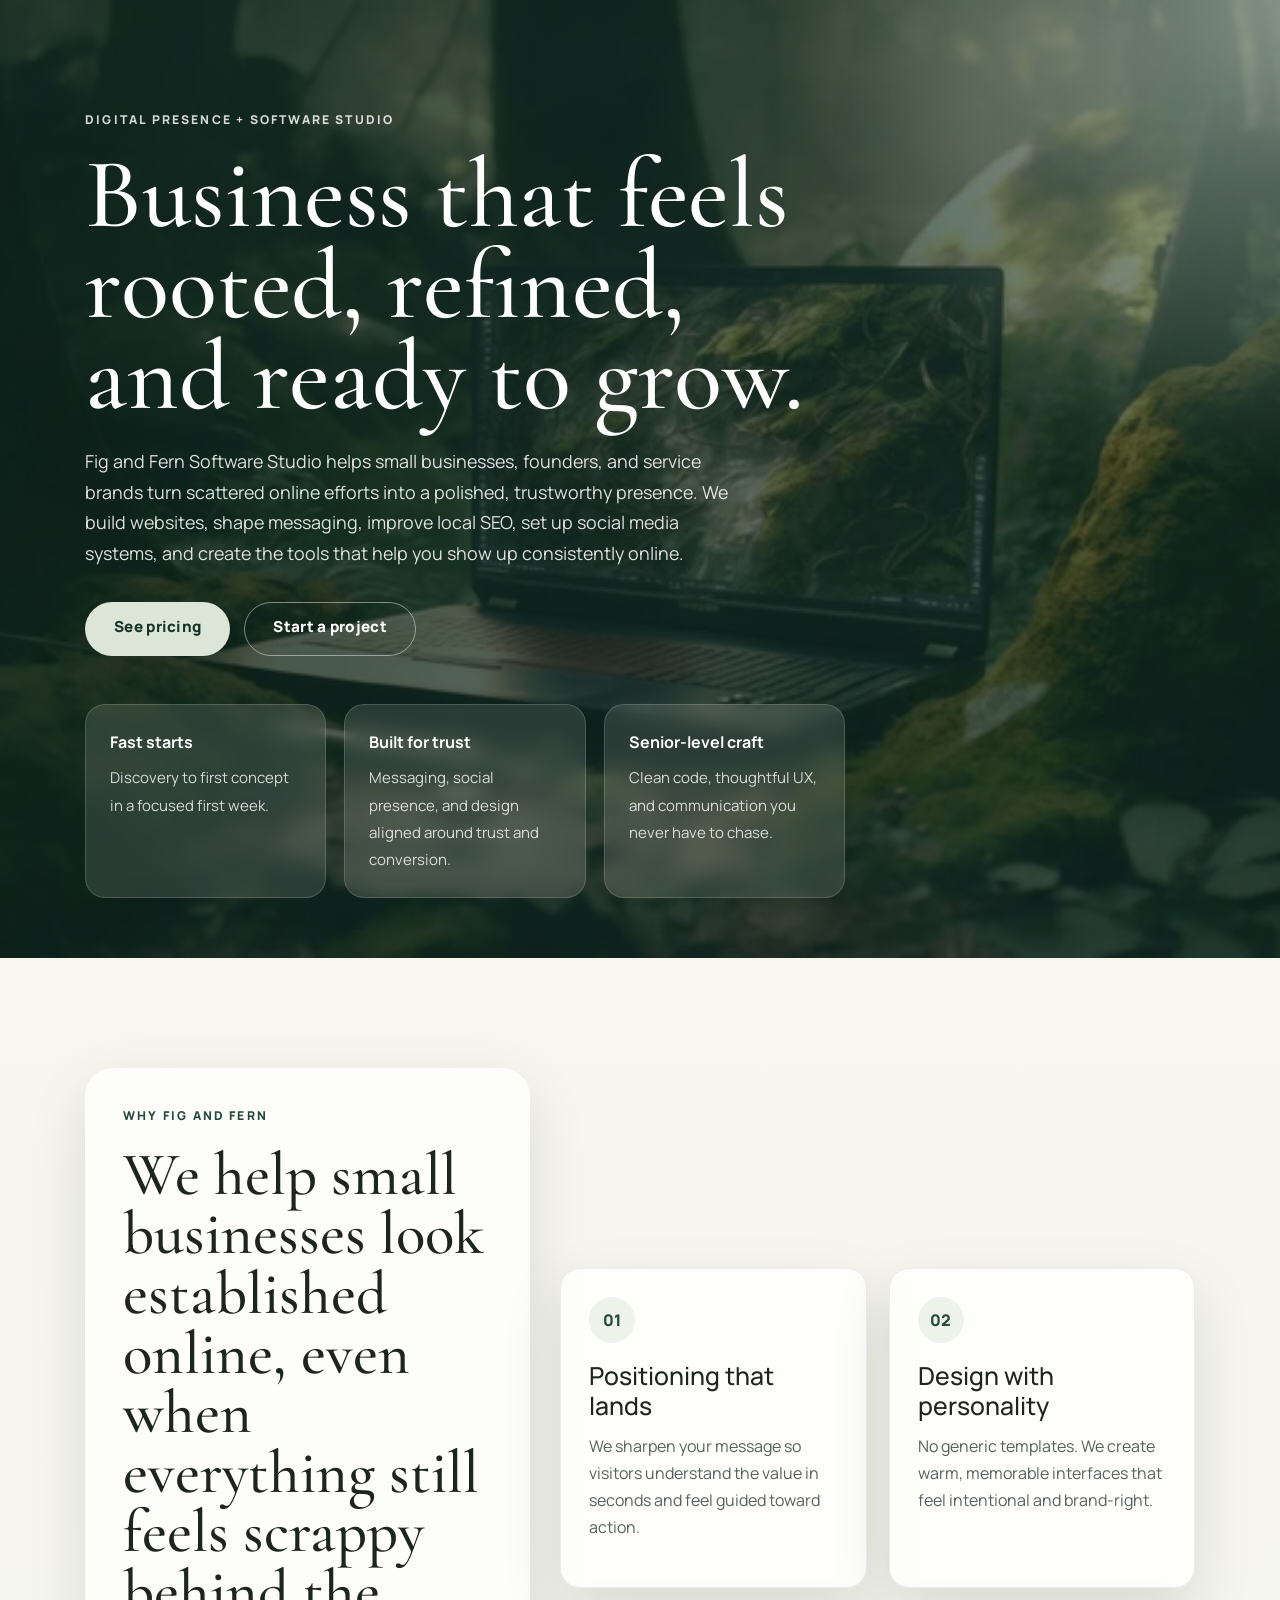
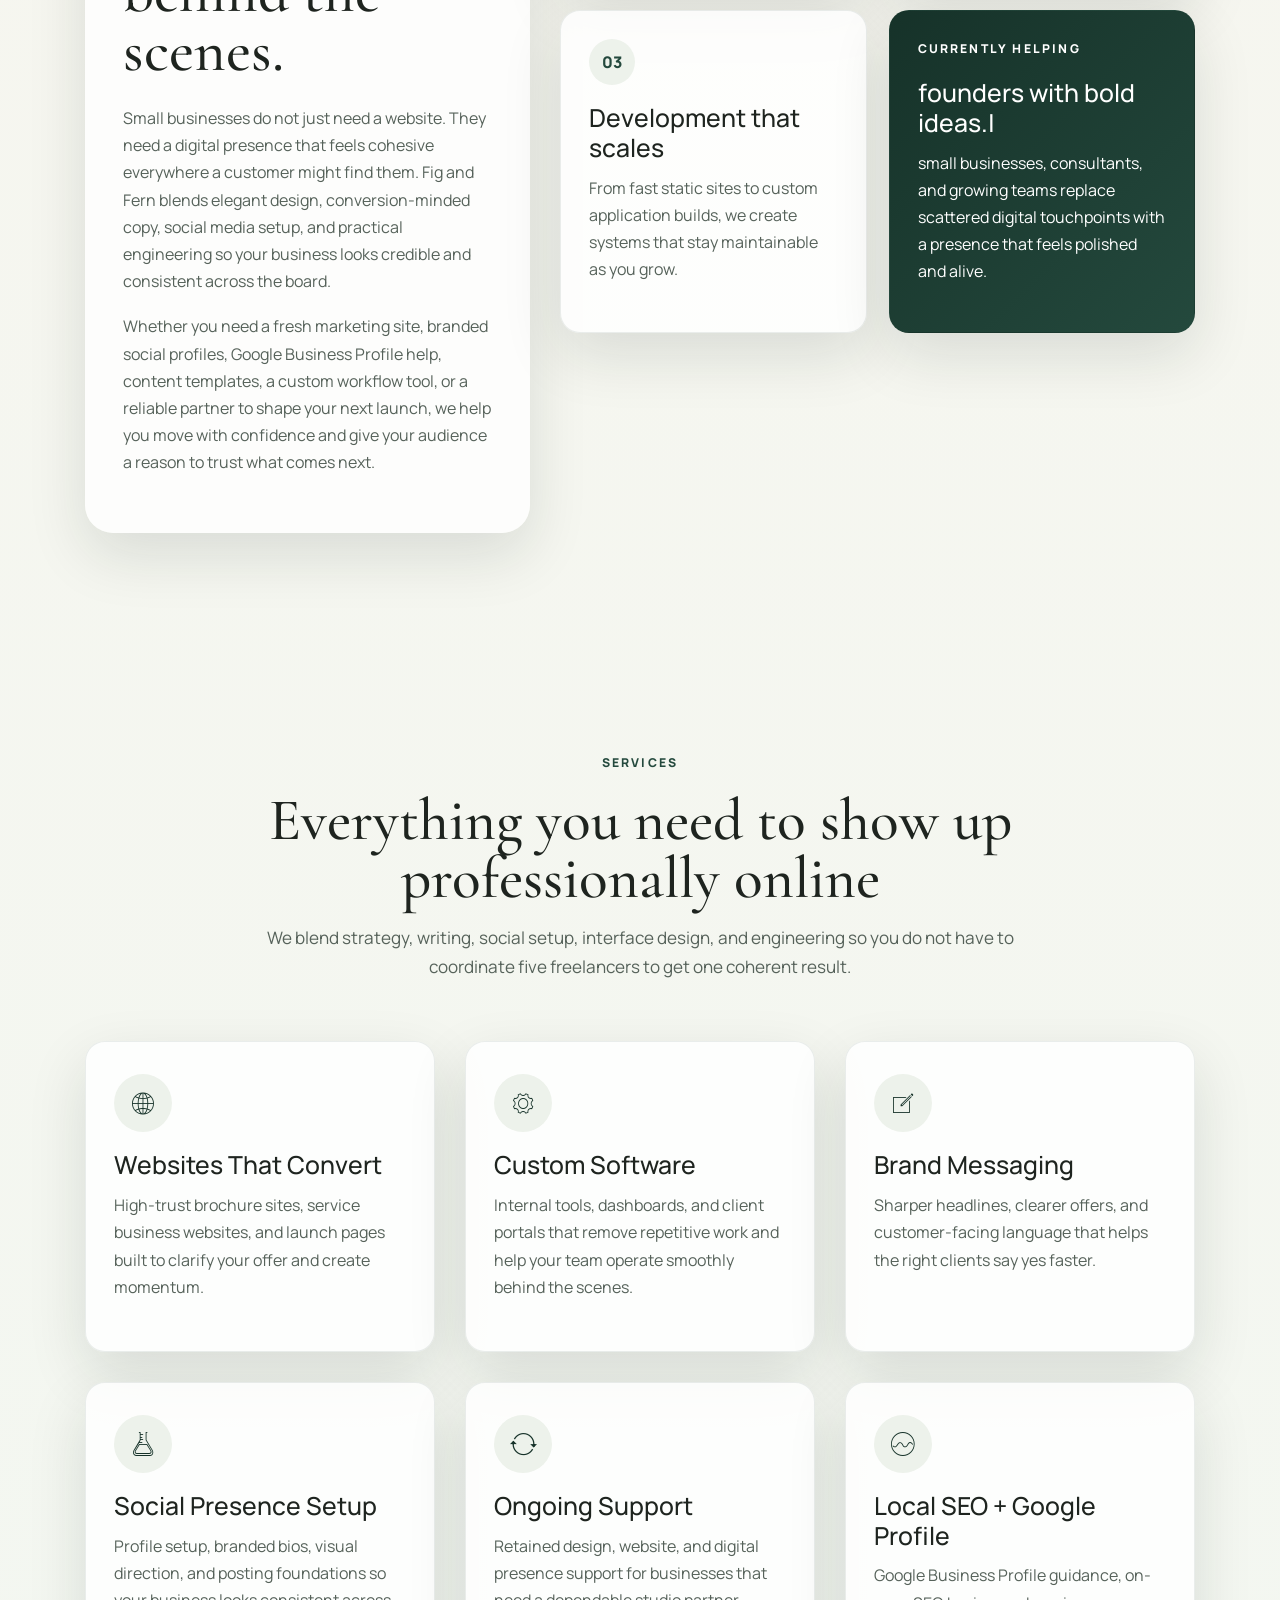
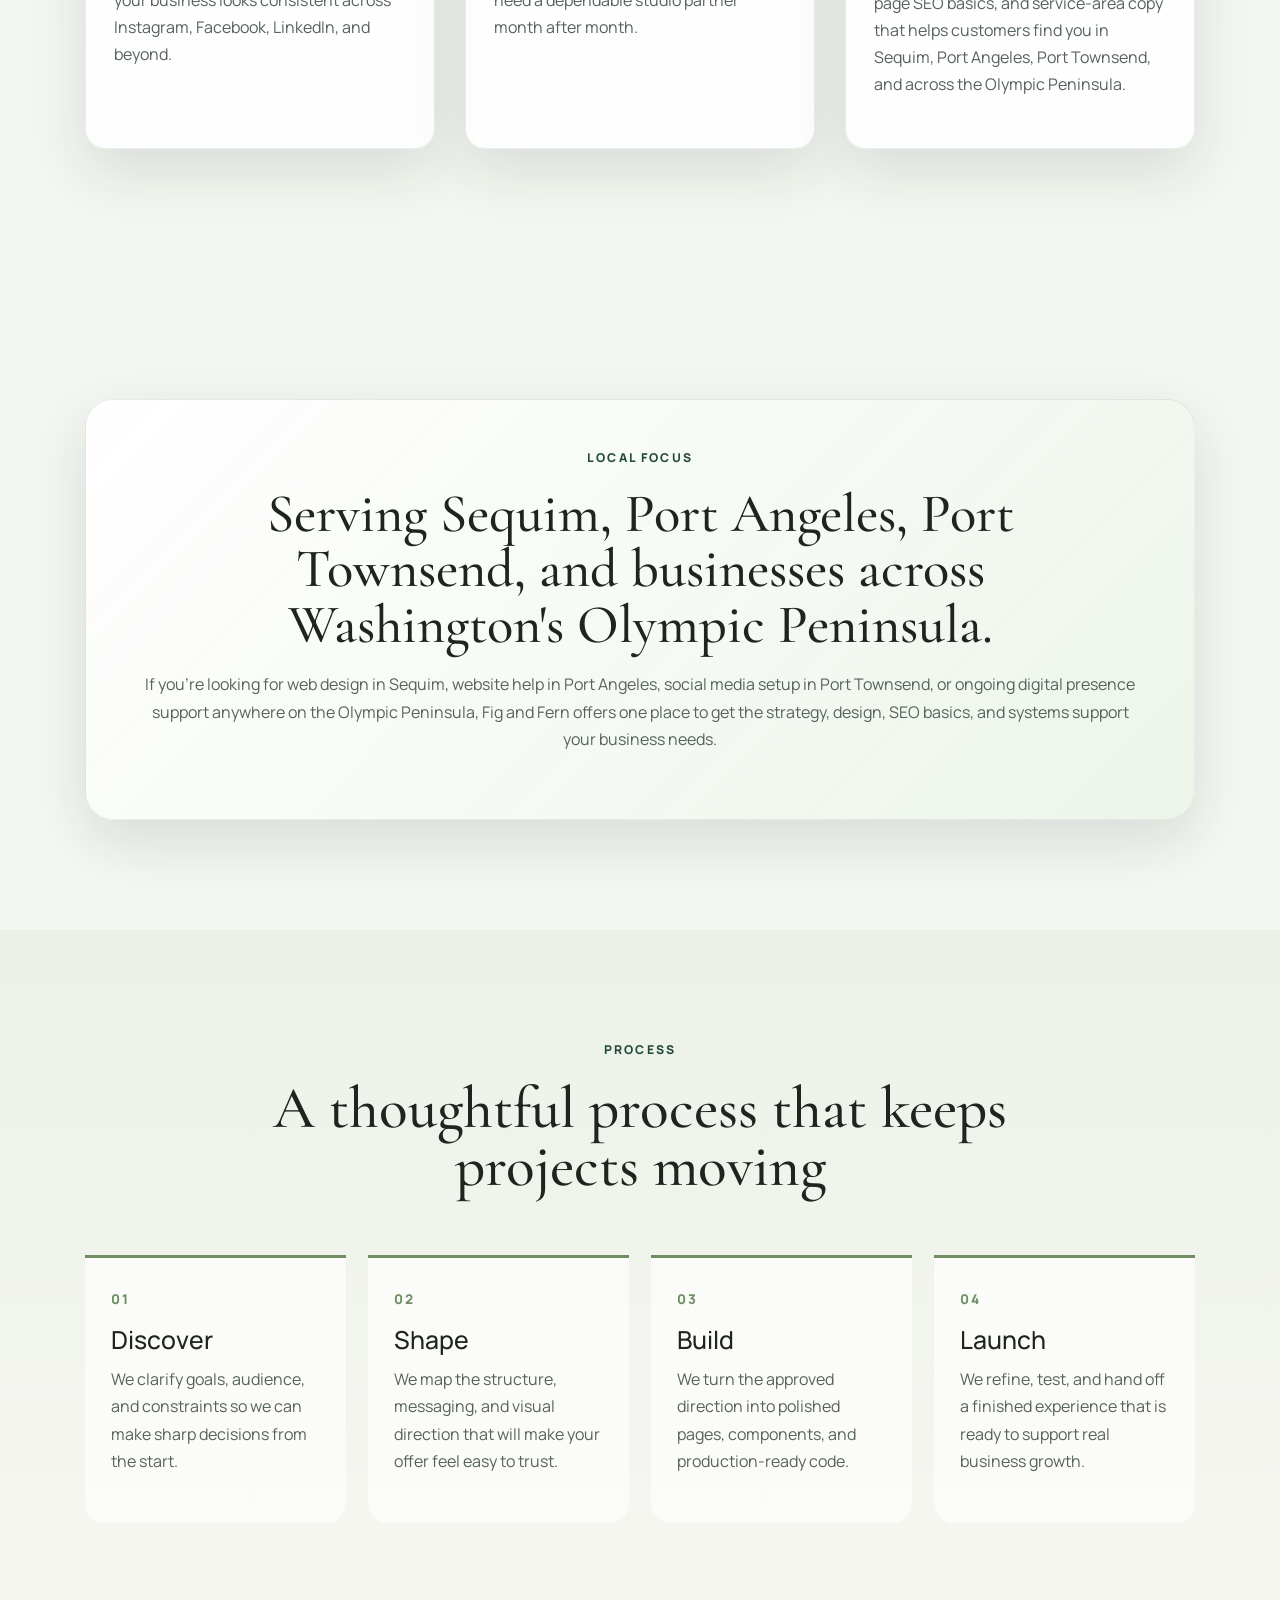
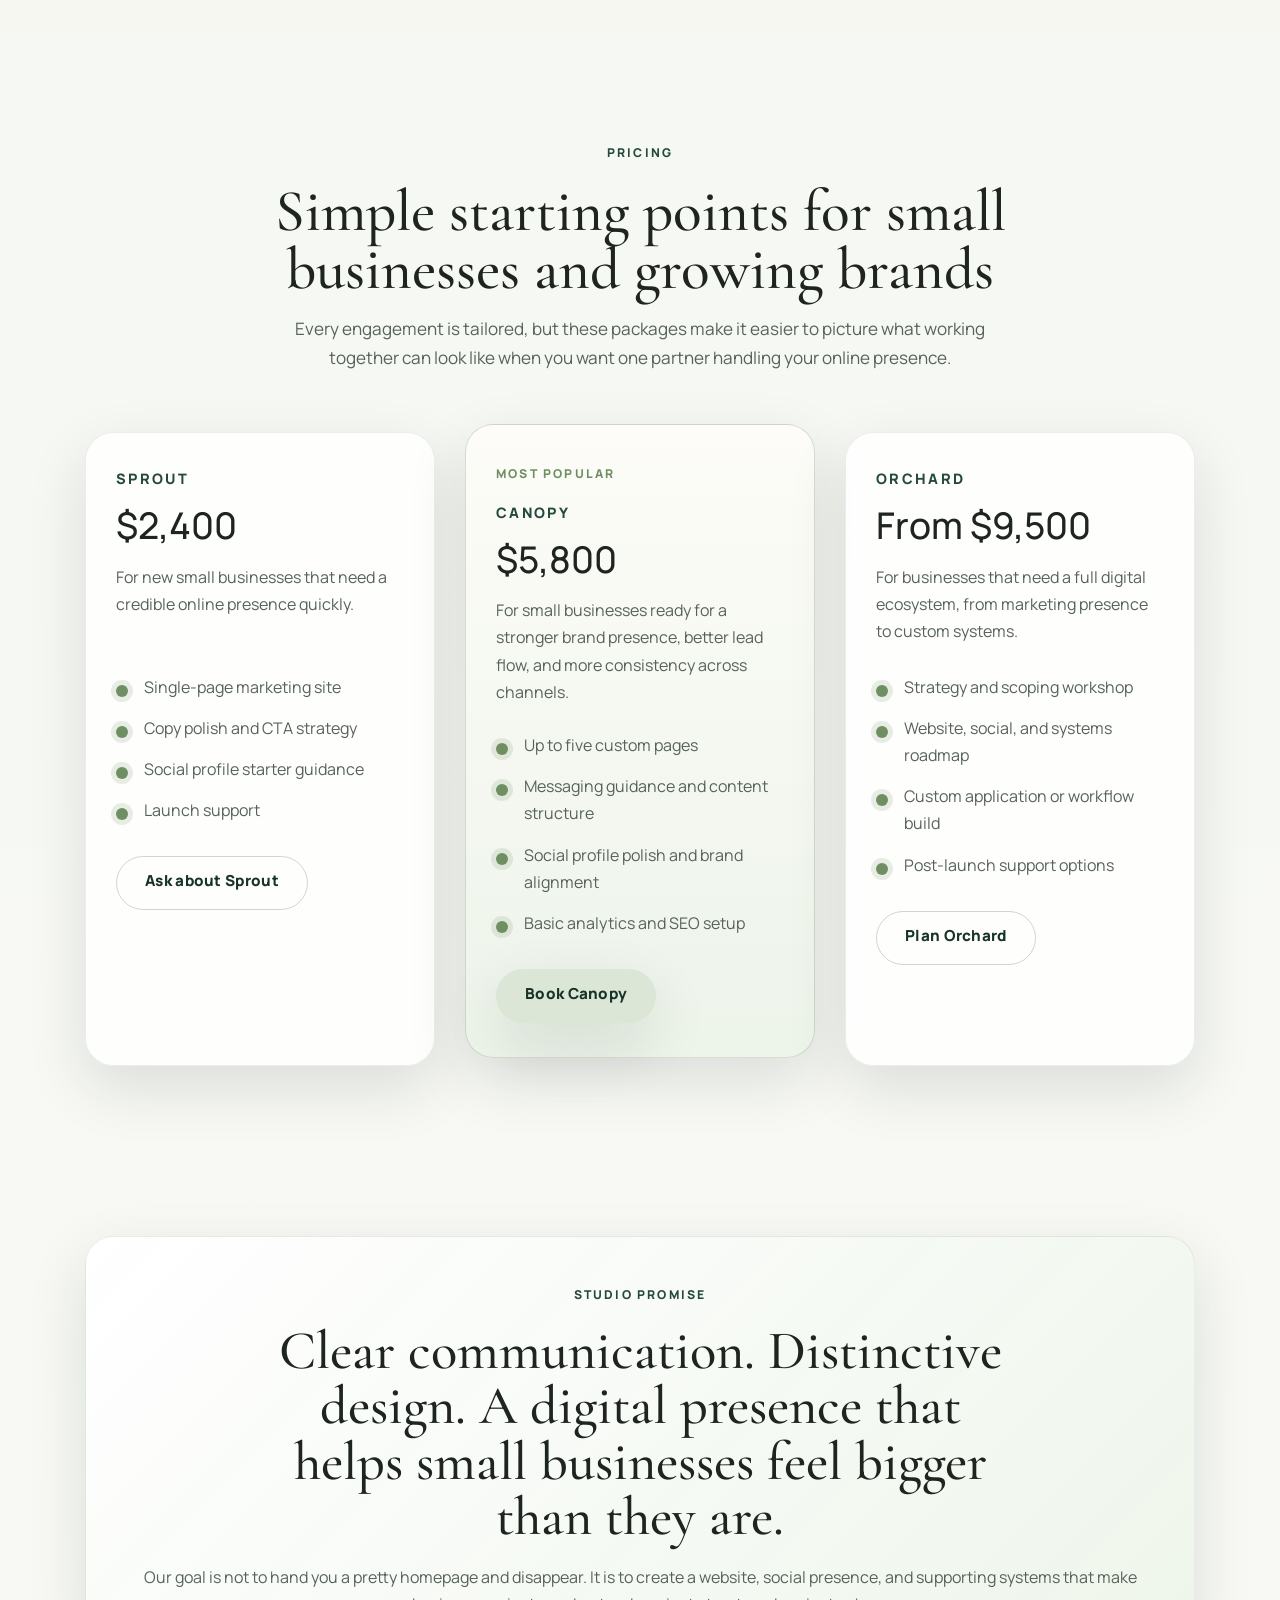
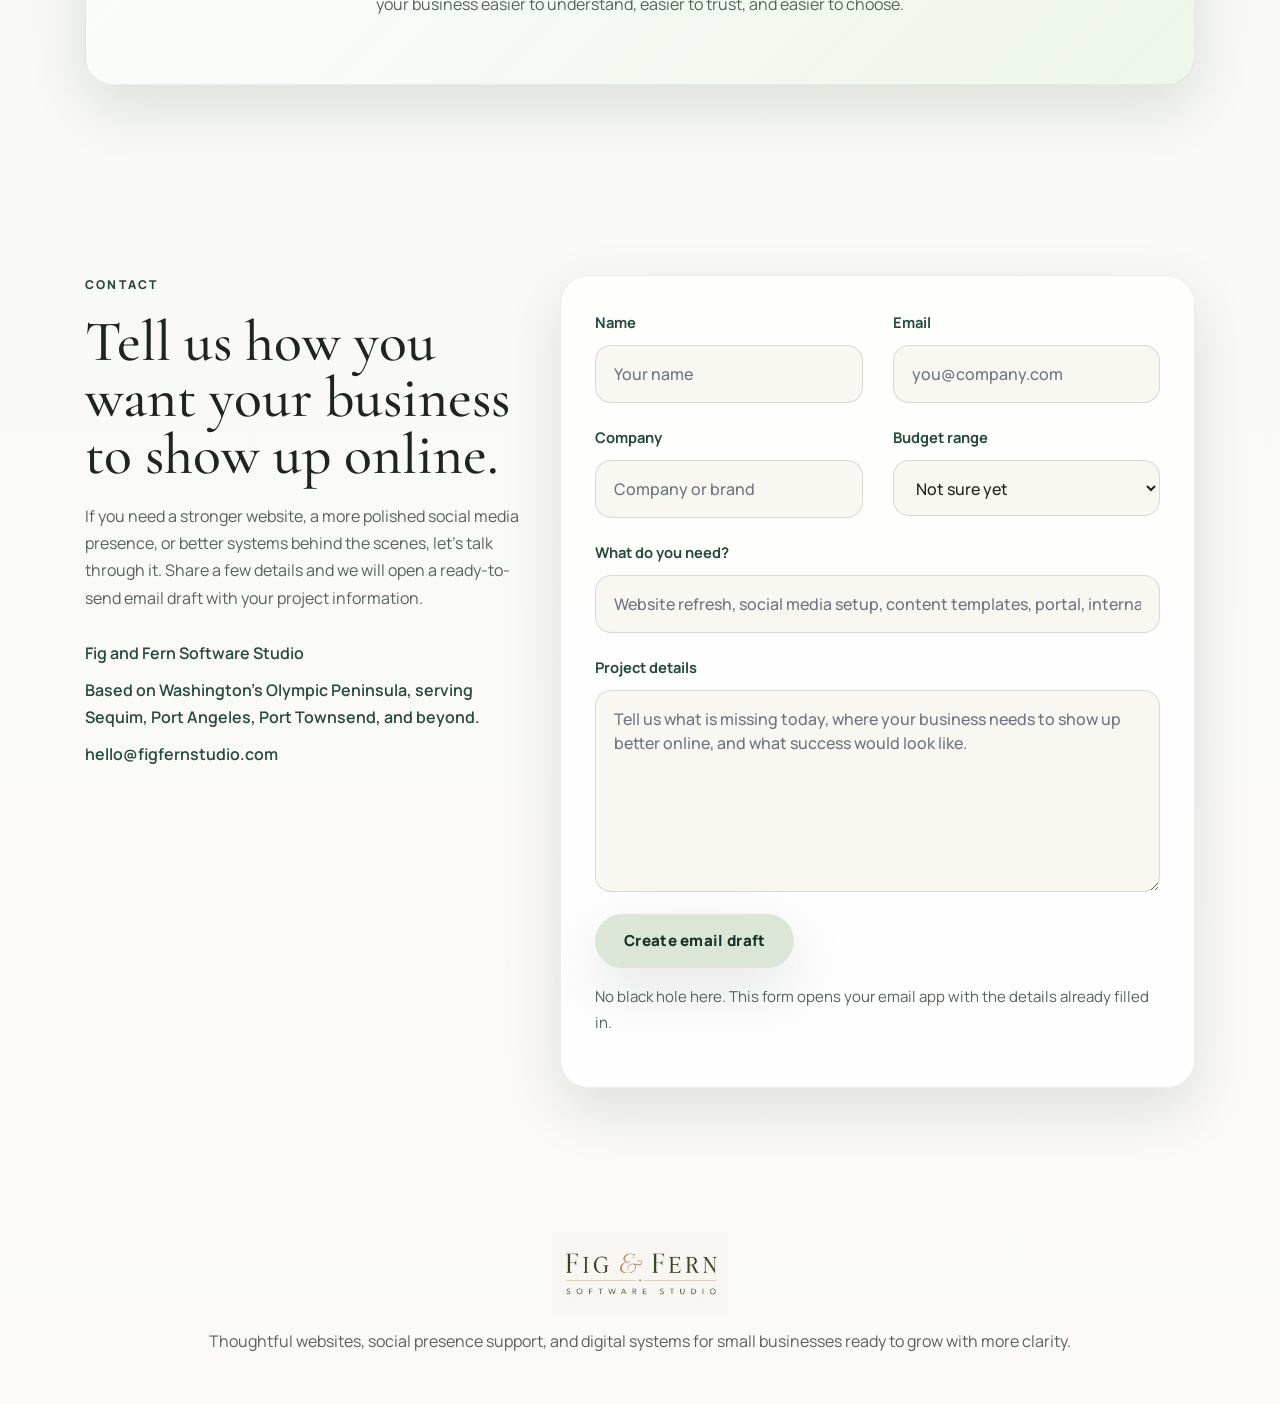
==== commit e54a4f58: "Updates header color" ====
--- a/index.html
+++ b/index.html
@@ -100,7 +100,7 @@
           <div class="logo">
             <a href="#header" aria-label="Fig and Fern home">
               <img
-                src="images/logo-transparent.png"
+                src="images/title-logo.png"
                 alt="Fig and Fern Software Studio logo"
                 class="navbar-logo"
               />
@@ -609,7 +609,7 @@
       <div class="container">
         <p class="footer-brand">
           <img
-            src="images/header-logo.png"
+            src="images/title-logo.png"
             alt="Fig and Fern Software Studio logo"
             class="footer-logo"
           />
--- a/css/style.css
+++ b/css/style.css
@@ -125,7 +125,7 @@
   z-index: 1000;
   padding: 18px 0;
   display: none;
-  background: rgba(247, 243, 234, 0.92);
+  background: rgb(247 246 246);
   backdrop-filter: blur(14px);
   box-shadow: 0 12px 40px rgba(18, 34, 28, 0.08);
 }
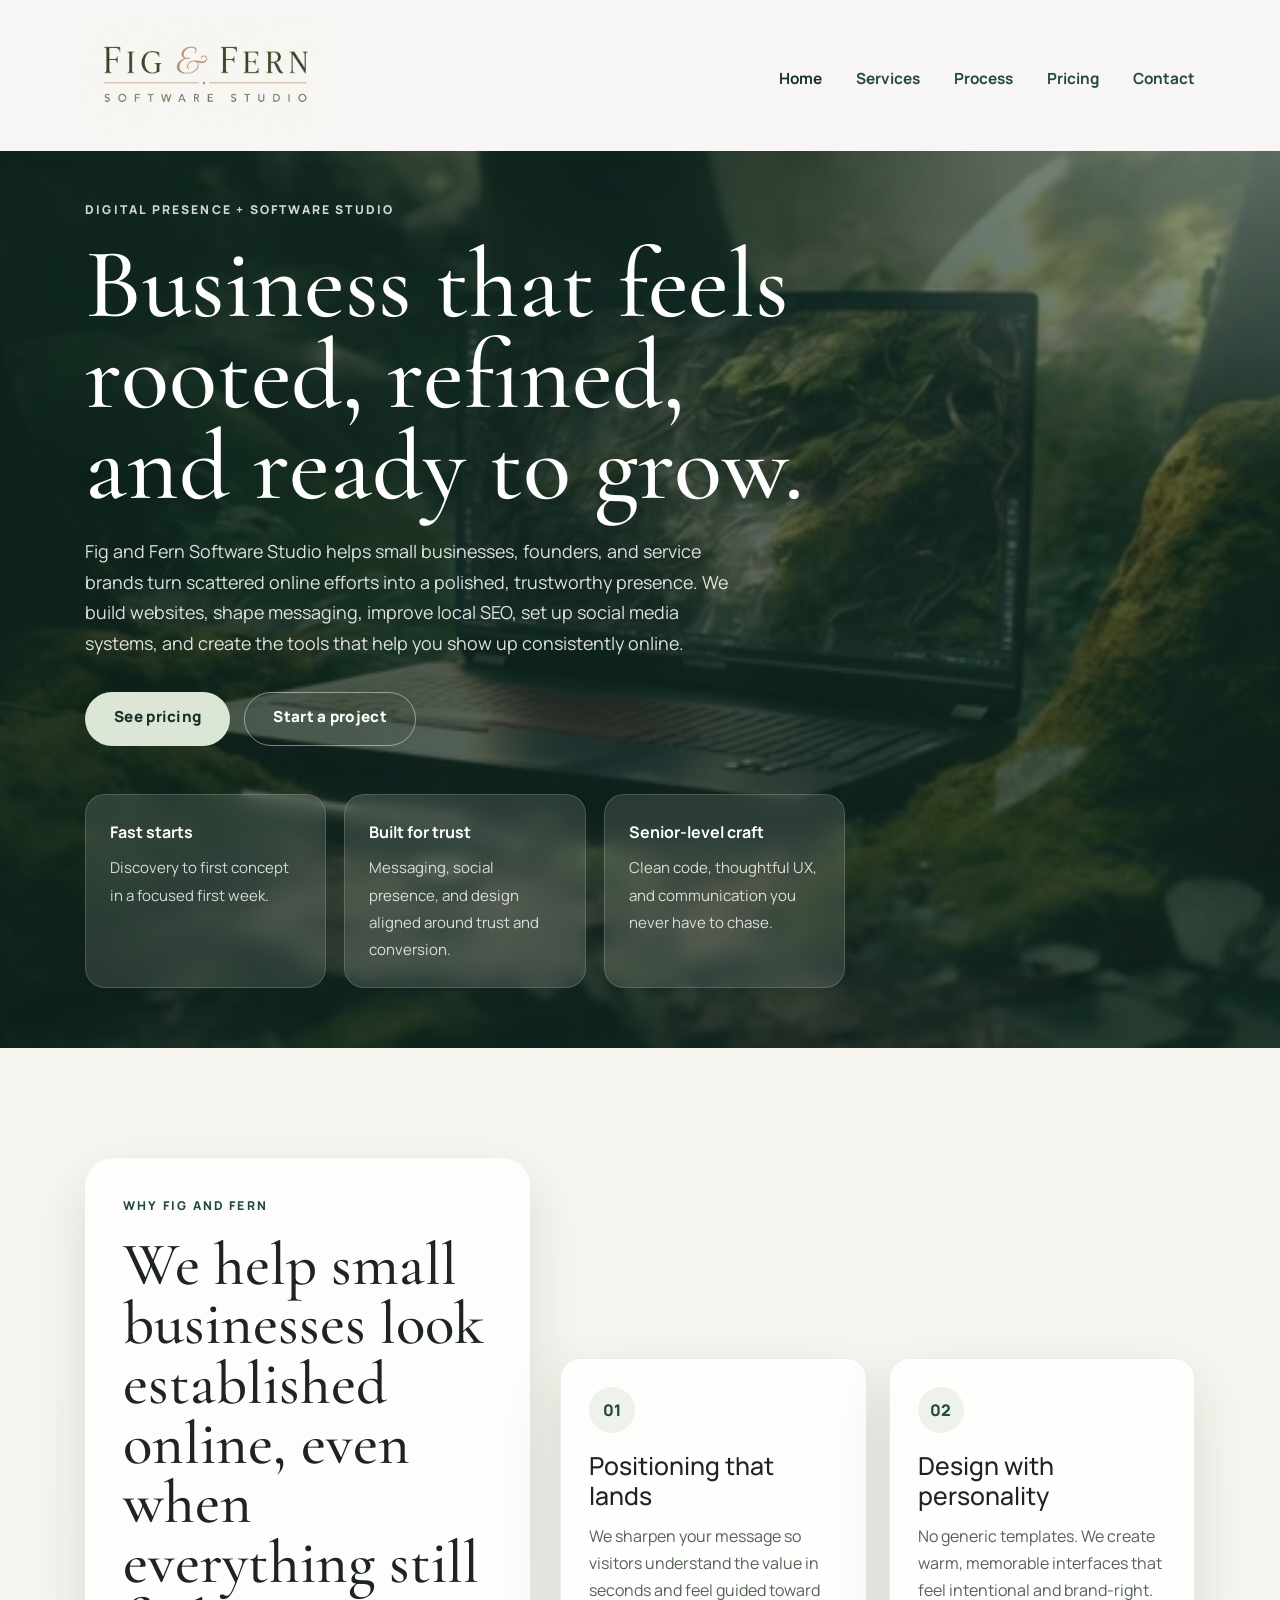
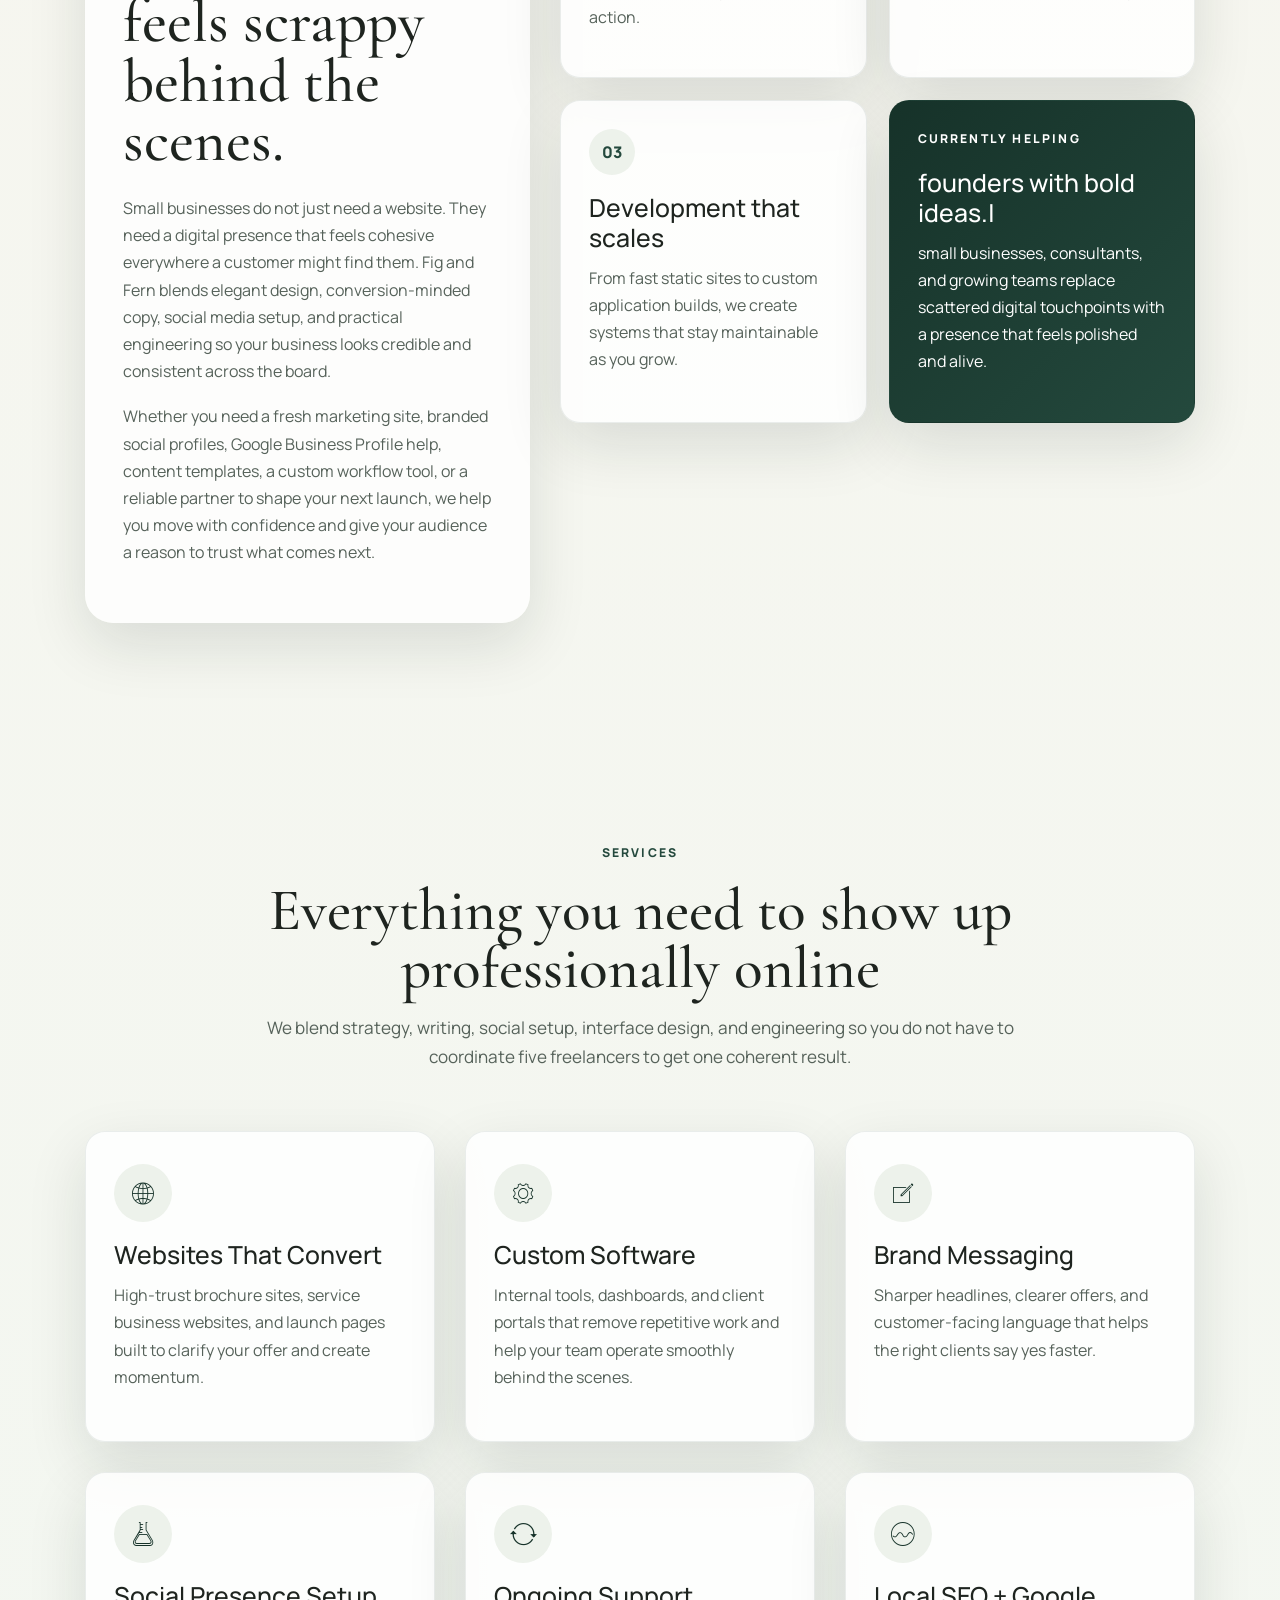
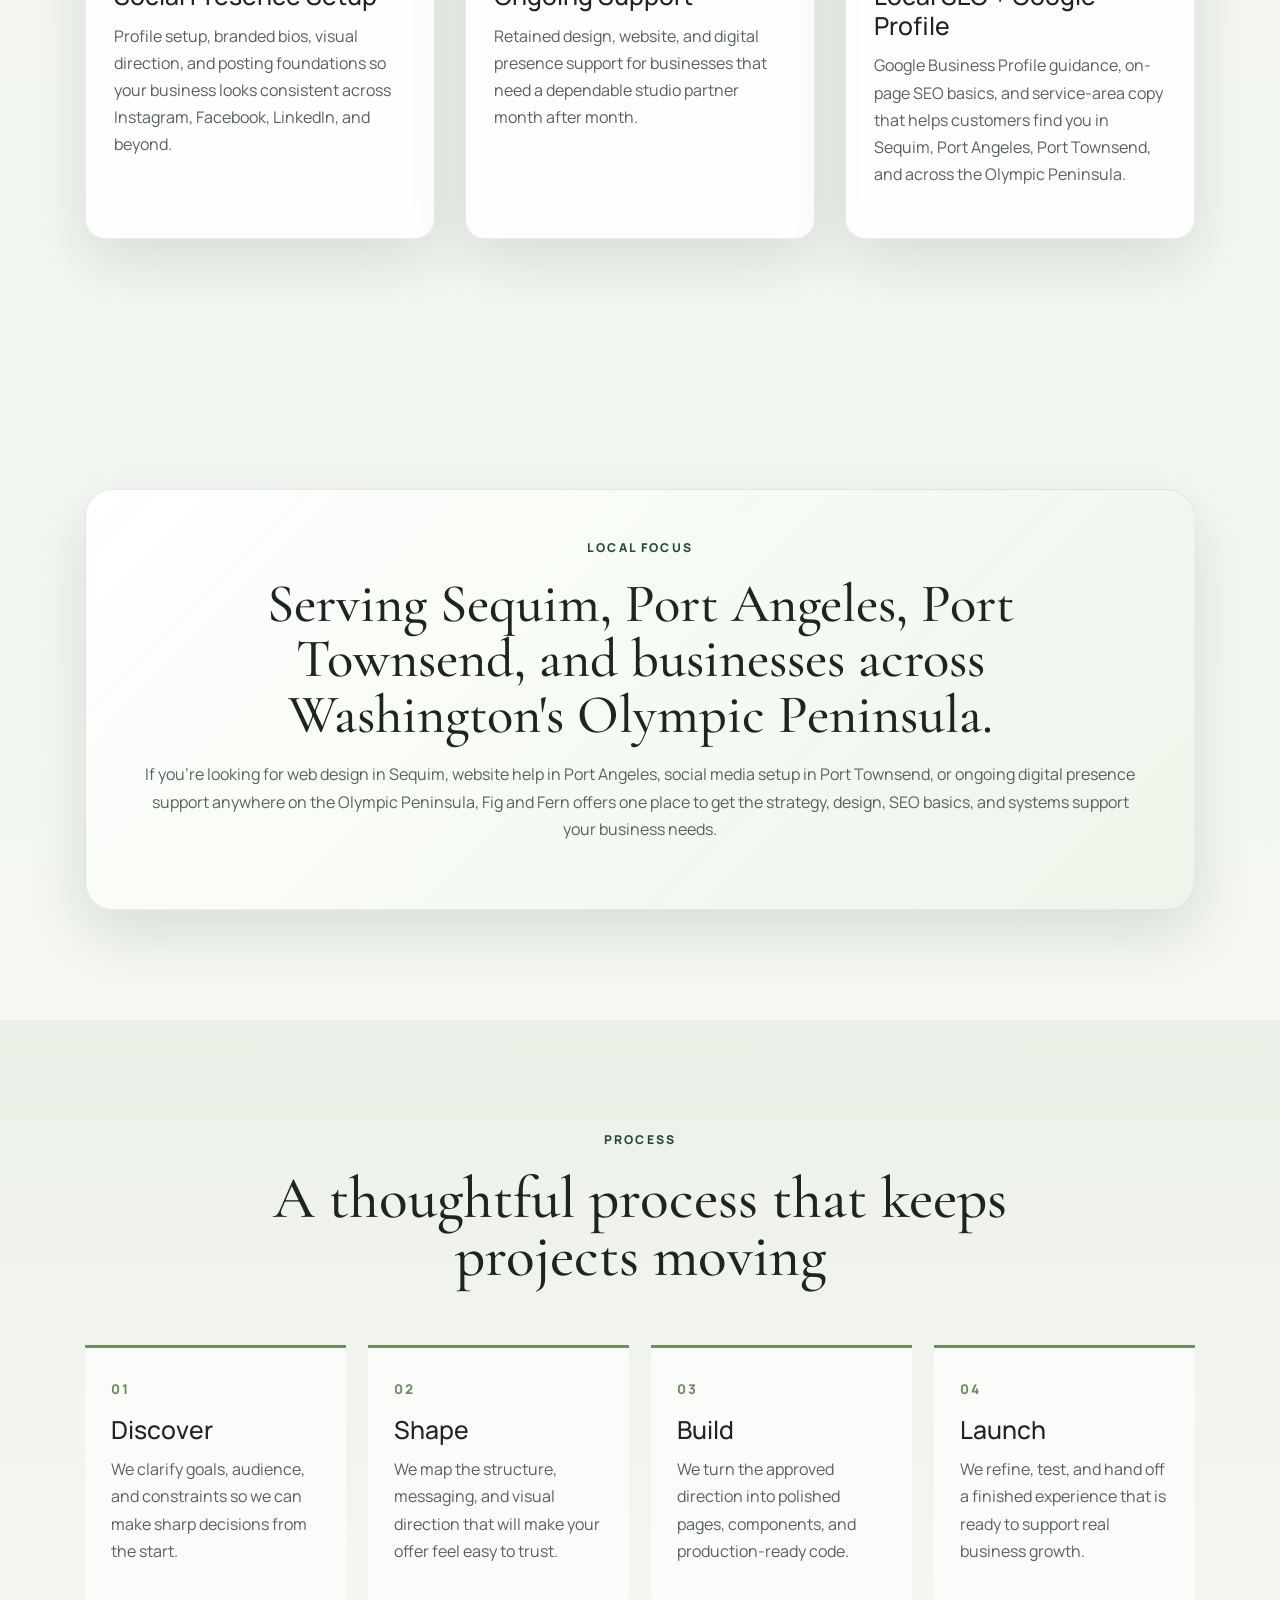
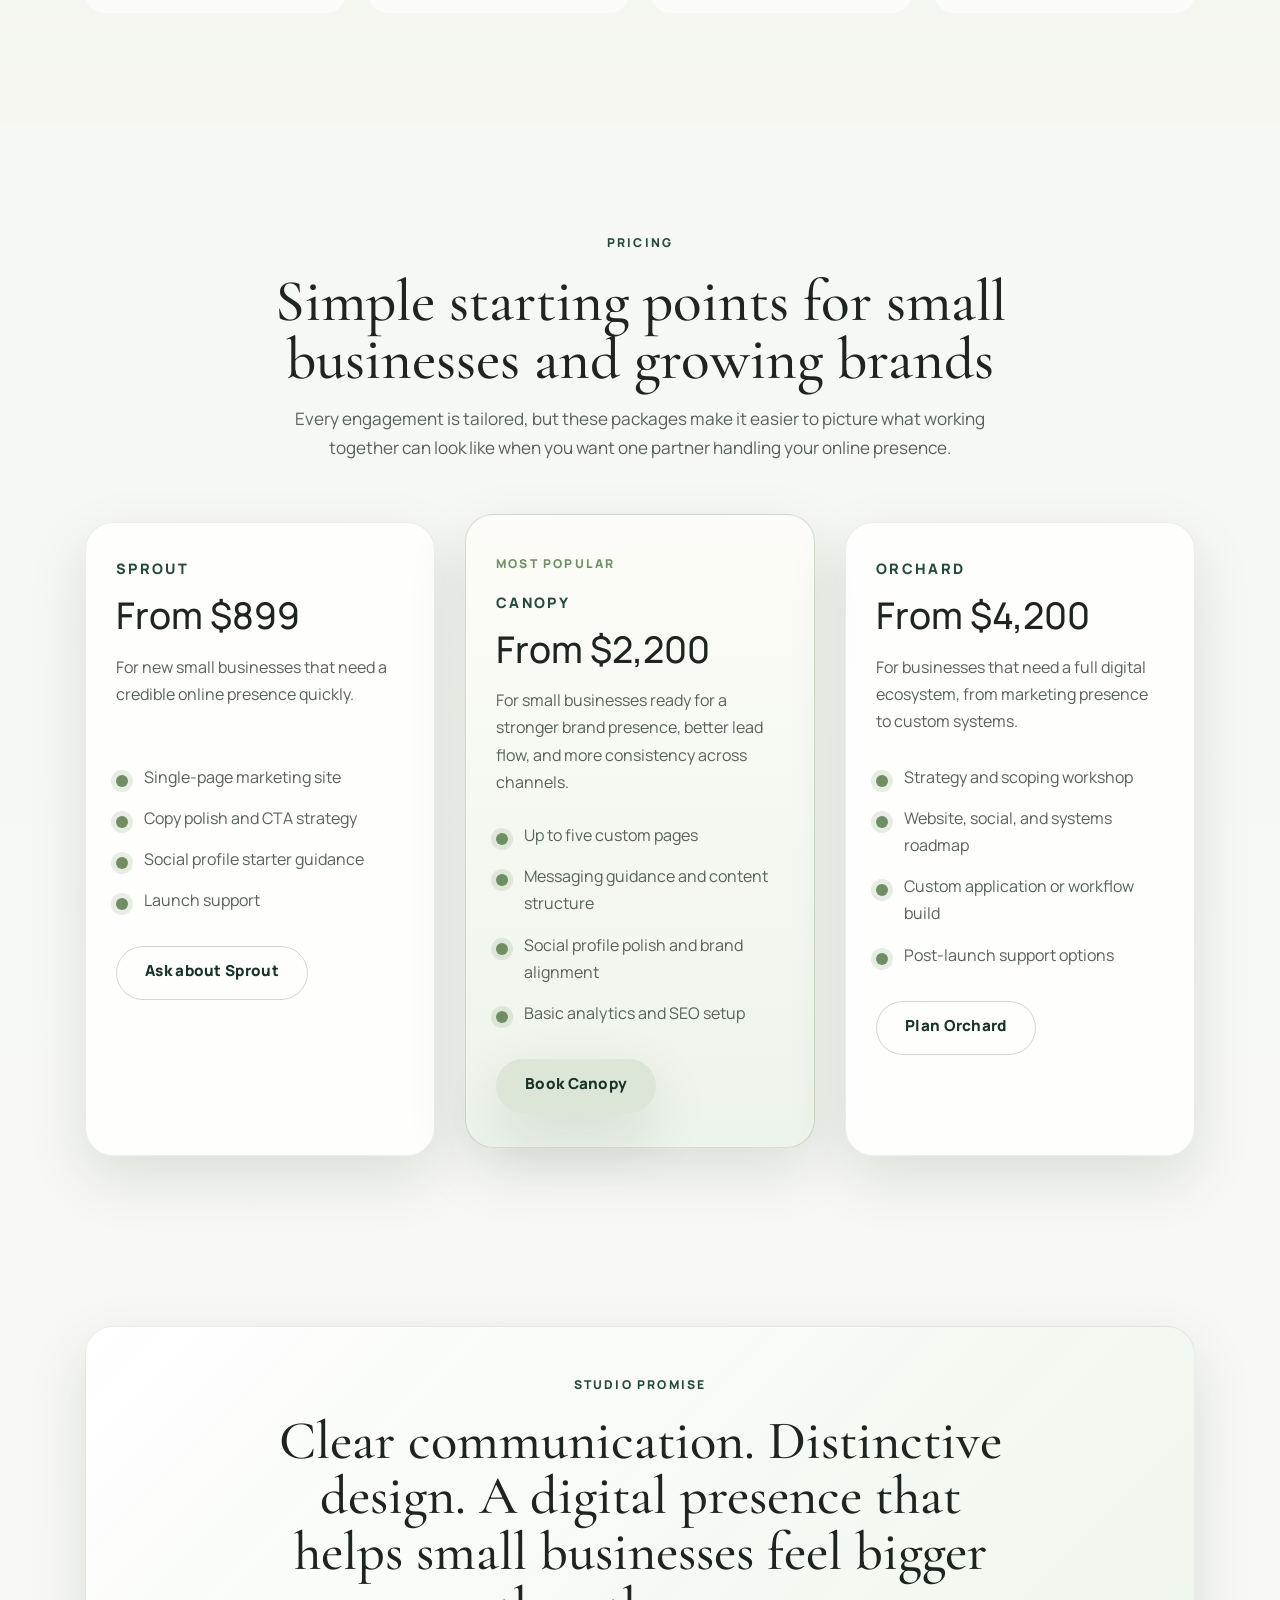
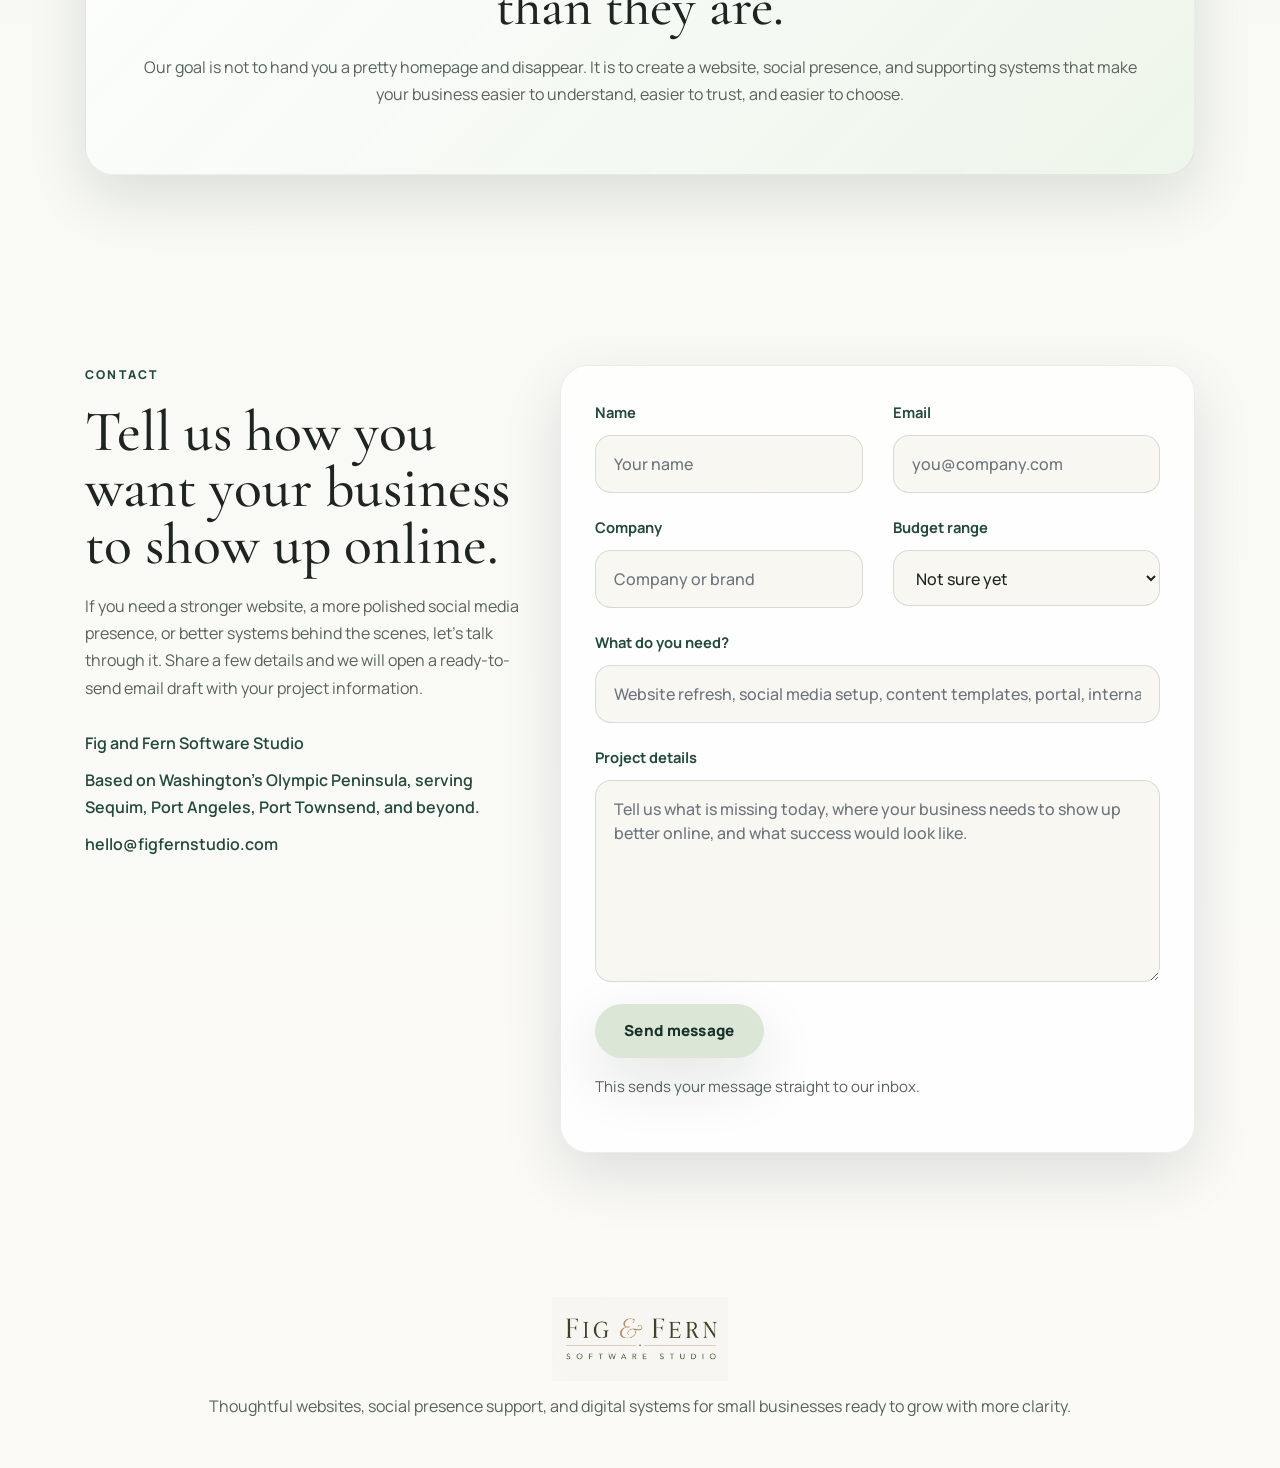
==== commit 08c4c3e9: "Update pricing" ====
--- a/index.html
+++ b/index.html
@@ -59,7 +59,7 @@
         "url": "https://figfernstudio.com/",
         "image": "https://figfernstudio.com/images/title-logo.png",
         "description": "Web design, social media setup, local SEO, and custom software for small businesses in Sequim, Port Angeles, Port Townsend, and across Washington's Olympic Peninsula.",
-        "email": "hello@figandfern.studio",
+        "email": "hello@figfernstudio.com",
         "areaServed": [
           { "@type": "City", "name": "Sequim, Washington" },
           { "@type": "City", "name": "Port Angeles, Washington" },
@@ -399,7 +399,7 @@
           <div class="col-lg-4 col-md-6 mb-30">
             <div class="pricing-card">
               <p class="plan-name">Sprout</p>
-              <h3>$2,400</h3>
+              <h3>From $899</h3>
               <p class="plan-summary">
                 For new small businesses that need a credible online presence
                 quickly.
@@ -420,7 +420,7 @@
             <div class="pricing-card featured-plan">
               <p class="plan-badge">Most popular</p>
               <p class="plan-name">Canopy</p>
-              <h3>$5,800</h3>
+              <h3>From $2,200</h3>
               <p class="plan-summary">
                 For small businesses ready for a stronger brand presence, better
                 lead flow, and more consistency across channels.
@@ -440,7 +440,7 @@
           <div class="col-lg-4 col-md-6 mb-30">
             <div class="pricing-card">
               <p class="plan-name">Orchard</p>
-              <h3>From $9,500</h3>
+              <h3>From $4,200</h3>
               <p class="plan-summary">
                 For businesses that need a full digital ecosystem, from
                 marketing presence to custom systems.
@@ -512,7 +512,15 @@
           </div>
 
           <div class="col-lg-7">
-            <form id="contact-form" class="contact-form-card">
+            <form
+              id="contact-form"
+              class="contact-form-card"
+              action="https://formsubmit.co/hello@figfernstudio.com"
+              method="POST"
+            >
+              <input type="hidden" name="_subject" value="New inquiry from Fig and Fern website" />
+              <input type="hidden" name="_captcha" value="false" />
+              <input type="hidden" name="_template" value="table" />
               <div class="row">
                 <div class="col-md-6">
                   <div class="form-group">
@@ -591,11 +599,10 @@
                 </div>
                 <div class="col-12">
                   <button type="submit" class="btn btn-primary btn-send">
-                    Create email draft
+                    Send message
                   </button>
                   <p id="form-note" class="form-note">
-                    No black hole here. This form opens your email app with the
-                    details already filled in.
+                    This sends your message straight to our inbox.
                   </p>
                 </div>
               </div>
--- a/css/style.css
+++ b/css/style.css
@@ -124,10 +124,18 @@
   width: 100%;
   z-index: 1000;
   padding: 18px 0;
-  display: none;
-  background: rgb(247 246 246);
+  display: block;
+  background: rgba(248, 246, 244, 1);
   backdrop-filter: blur(14px);
   box-shadow: 0 12px 40px rgba(18, 34, 28, 0.08);
+}
+
+nav,
+nav *,
+#main-nav,
+#main-nav * {
+  animation: none !important;
+  transition: none !important;
 }
 
 nav .container {
@@ -220,7 +228,7 @@
   display: flex;
   flex-direction: column;
   justify-content: center;
-  padding: 110px 0 60px;
+  padding: 200px 0 60px;
   max-width: 760px;
 }
 
--- a/css/responsive.css
+++ b/css/responsive.css
@@ -52,7 +52,7 @@
   }
 
   #header .header-content {
-    padding-top: 140px;
+    padding-top: 180px;
   }
 
   .story-card {
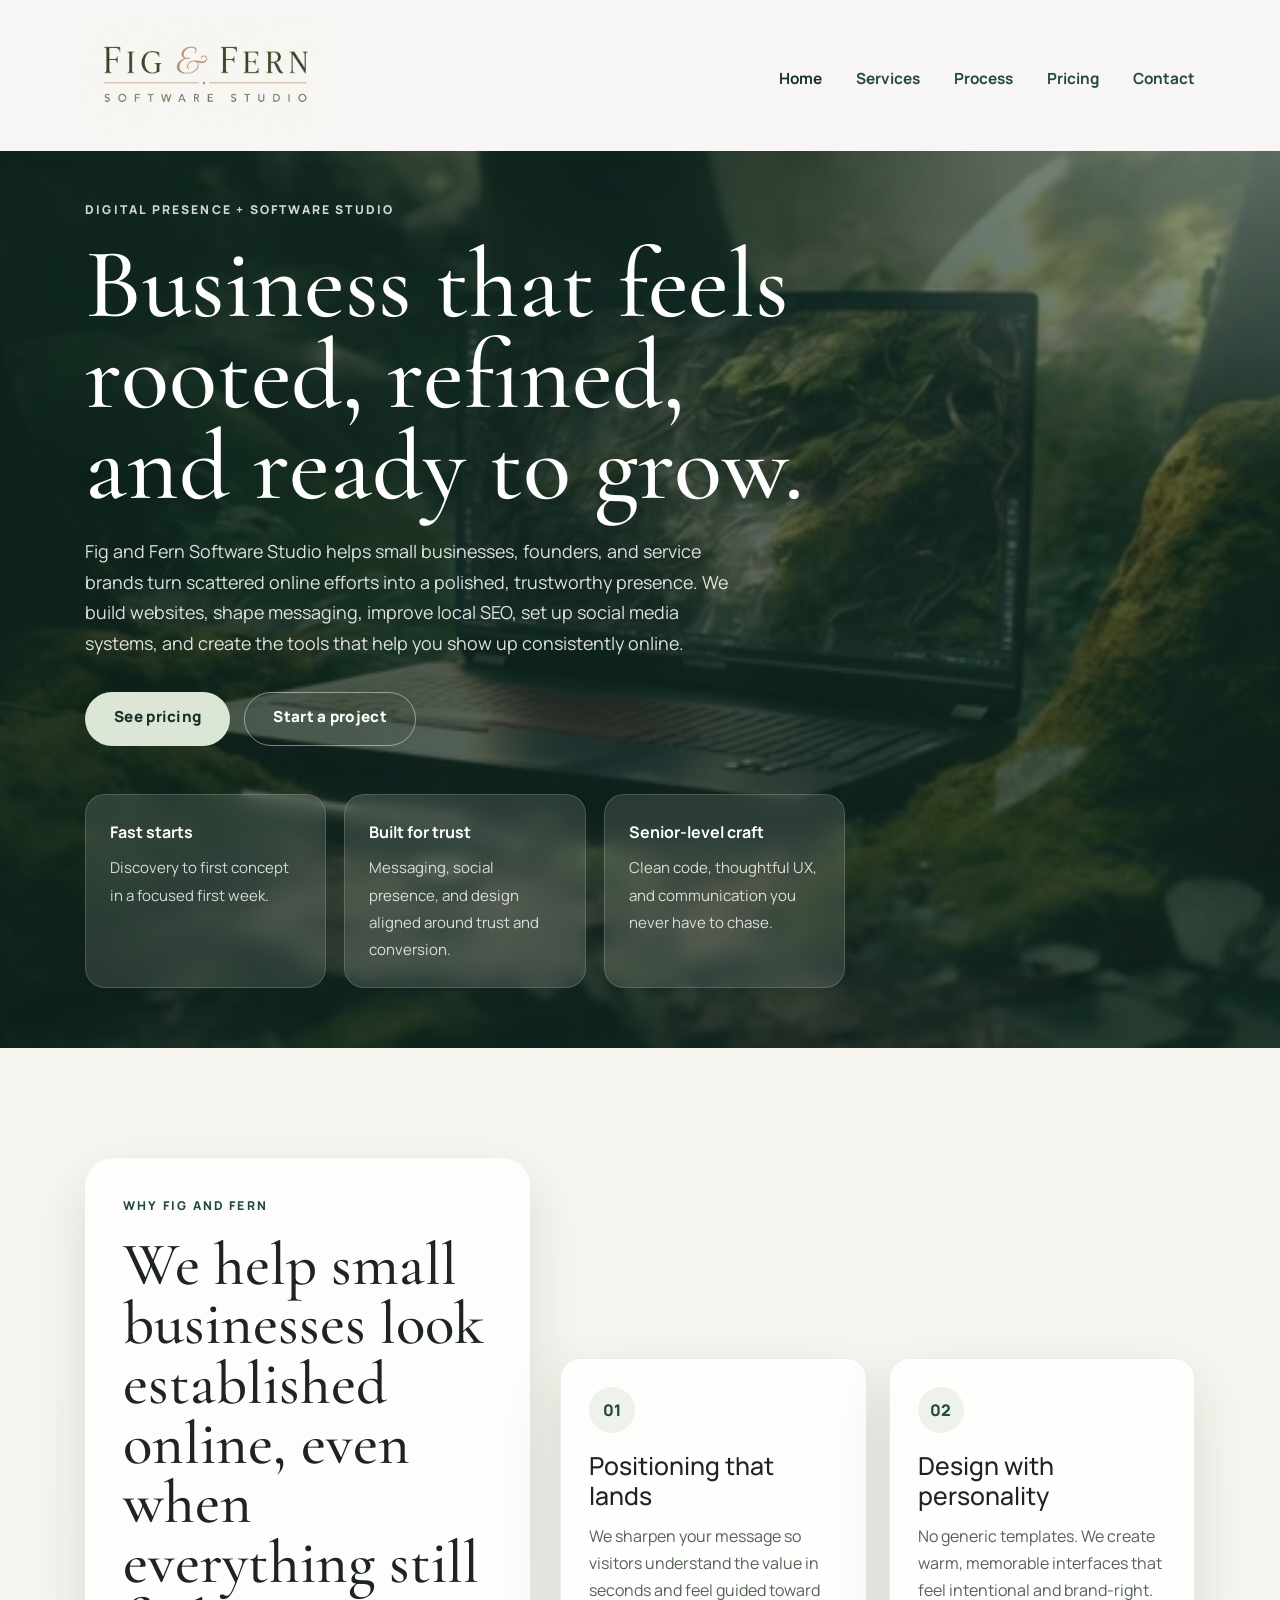
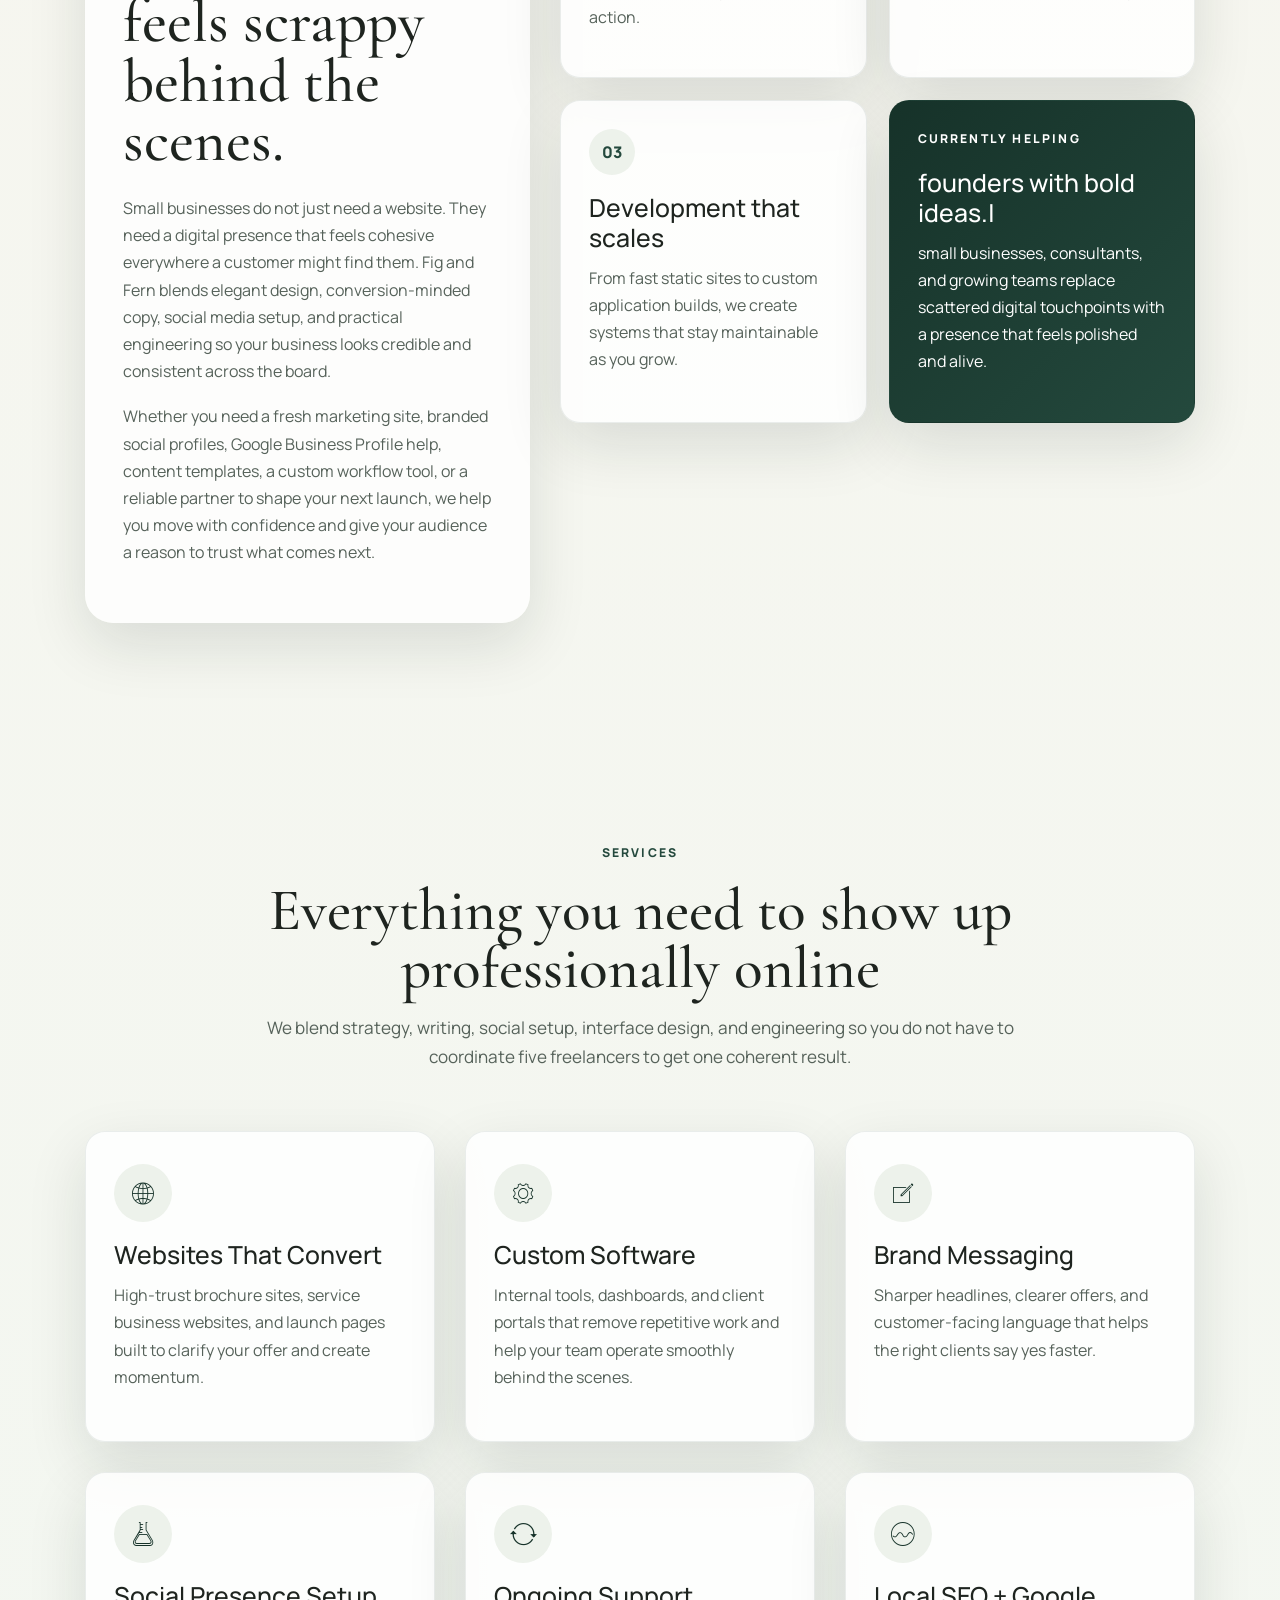
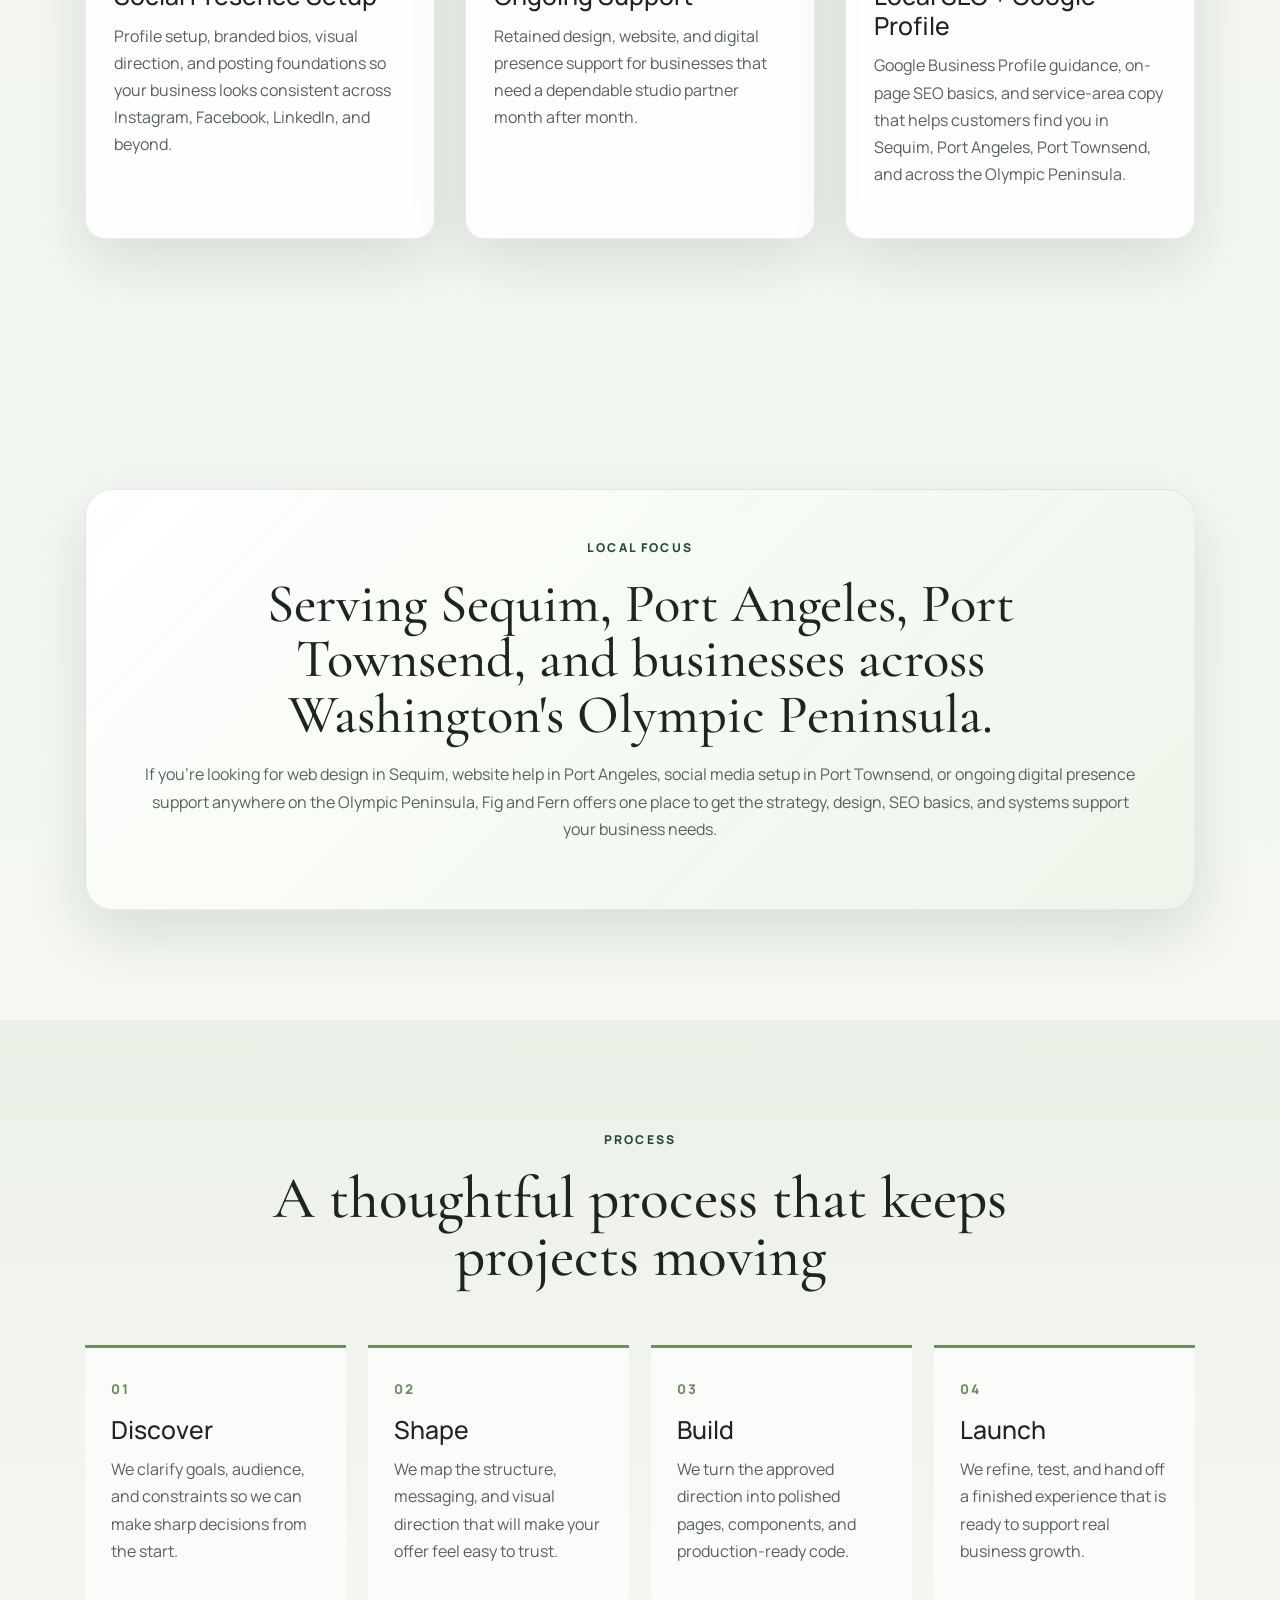
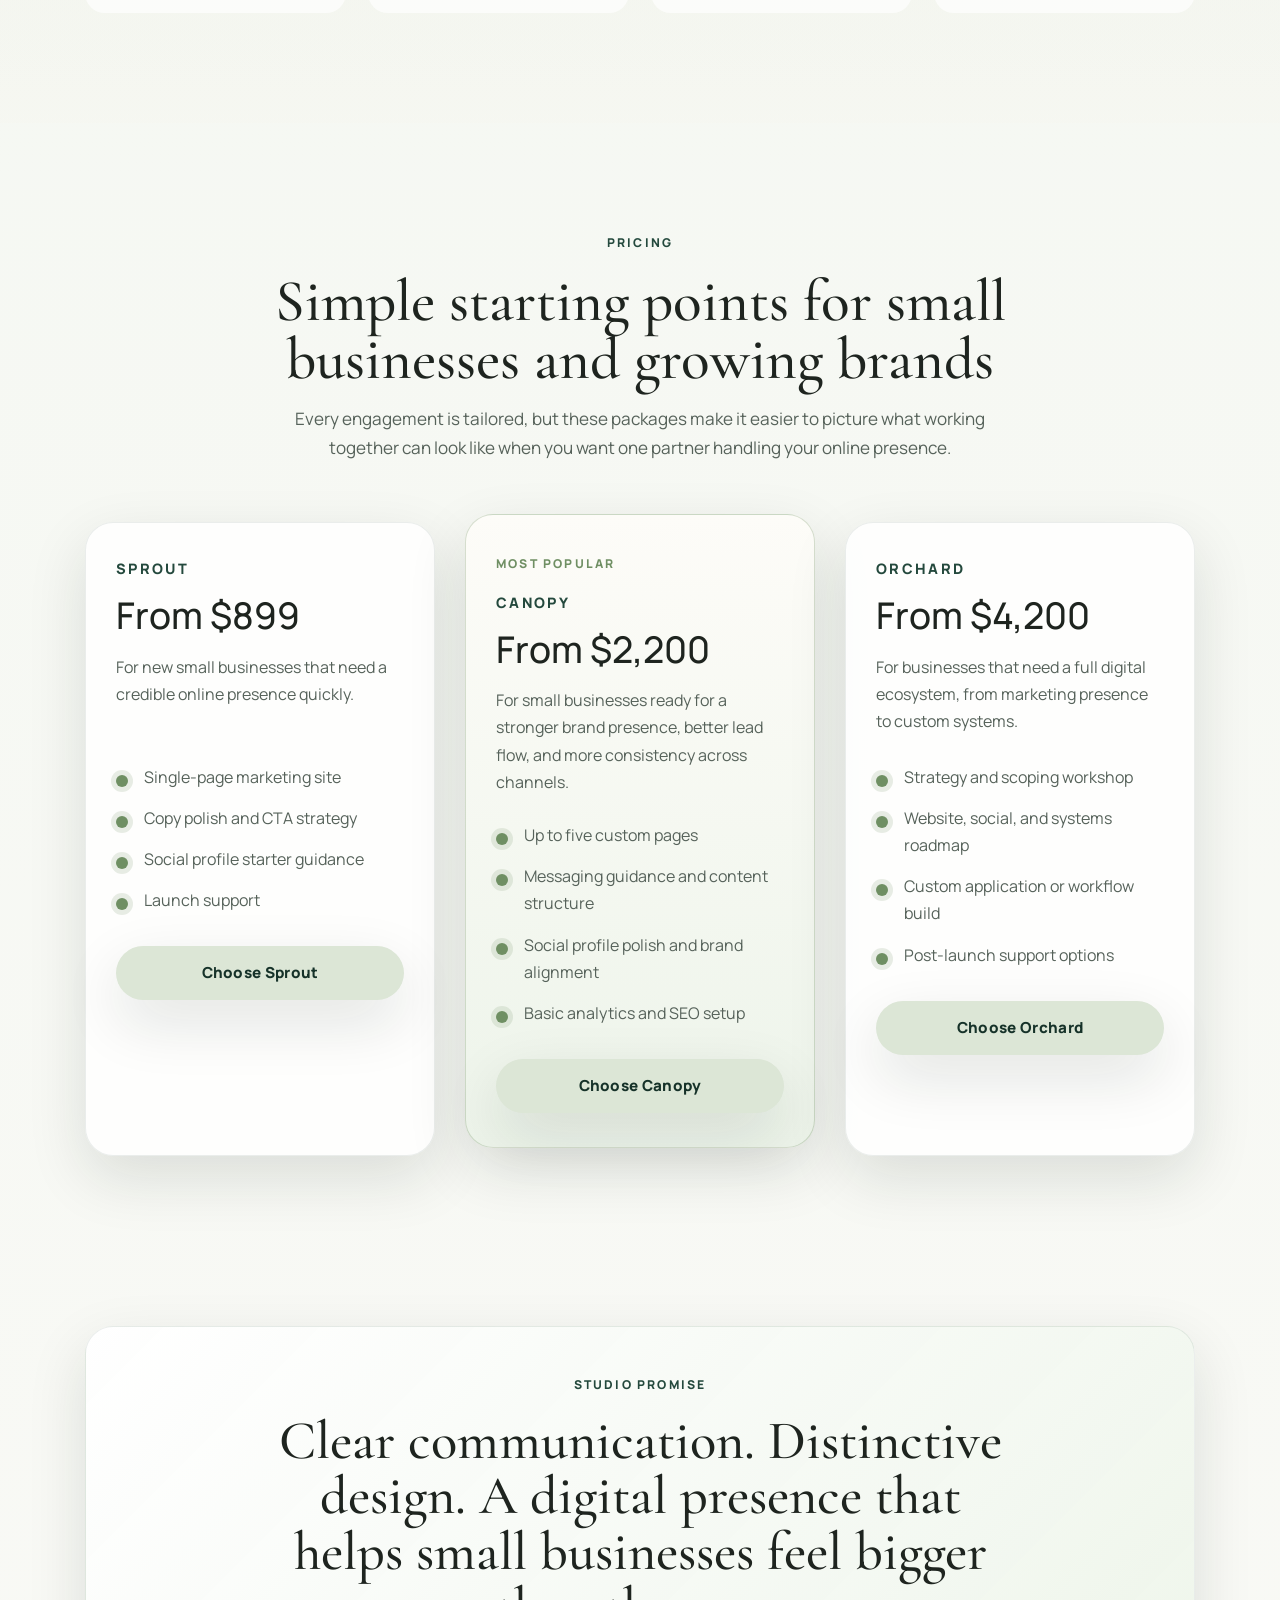
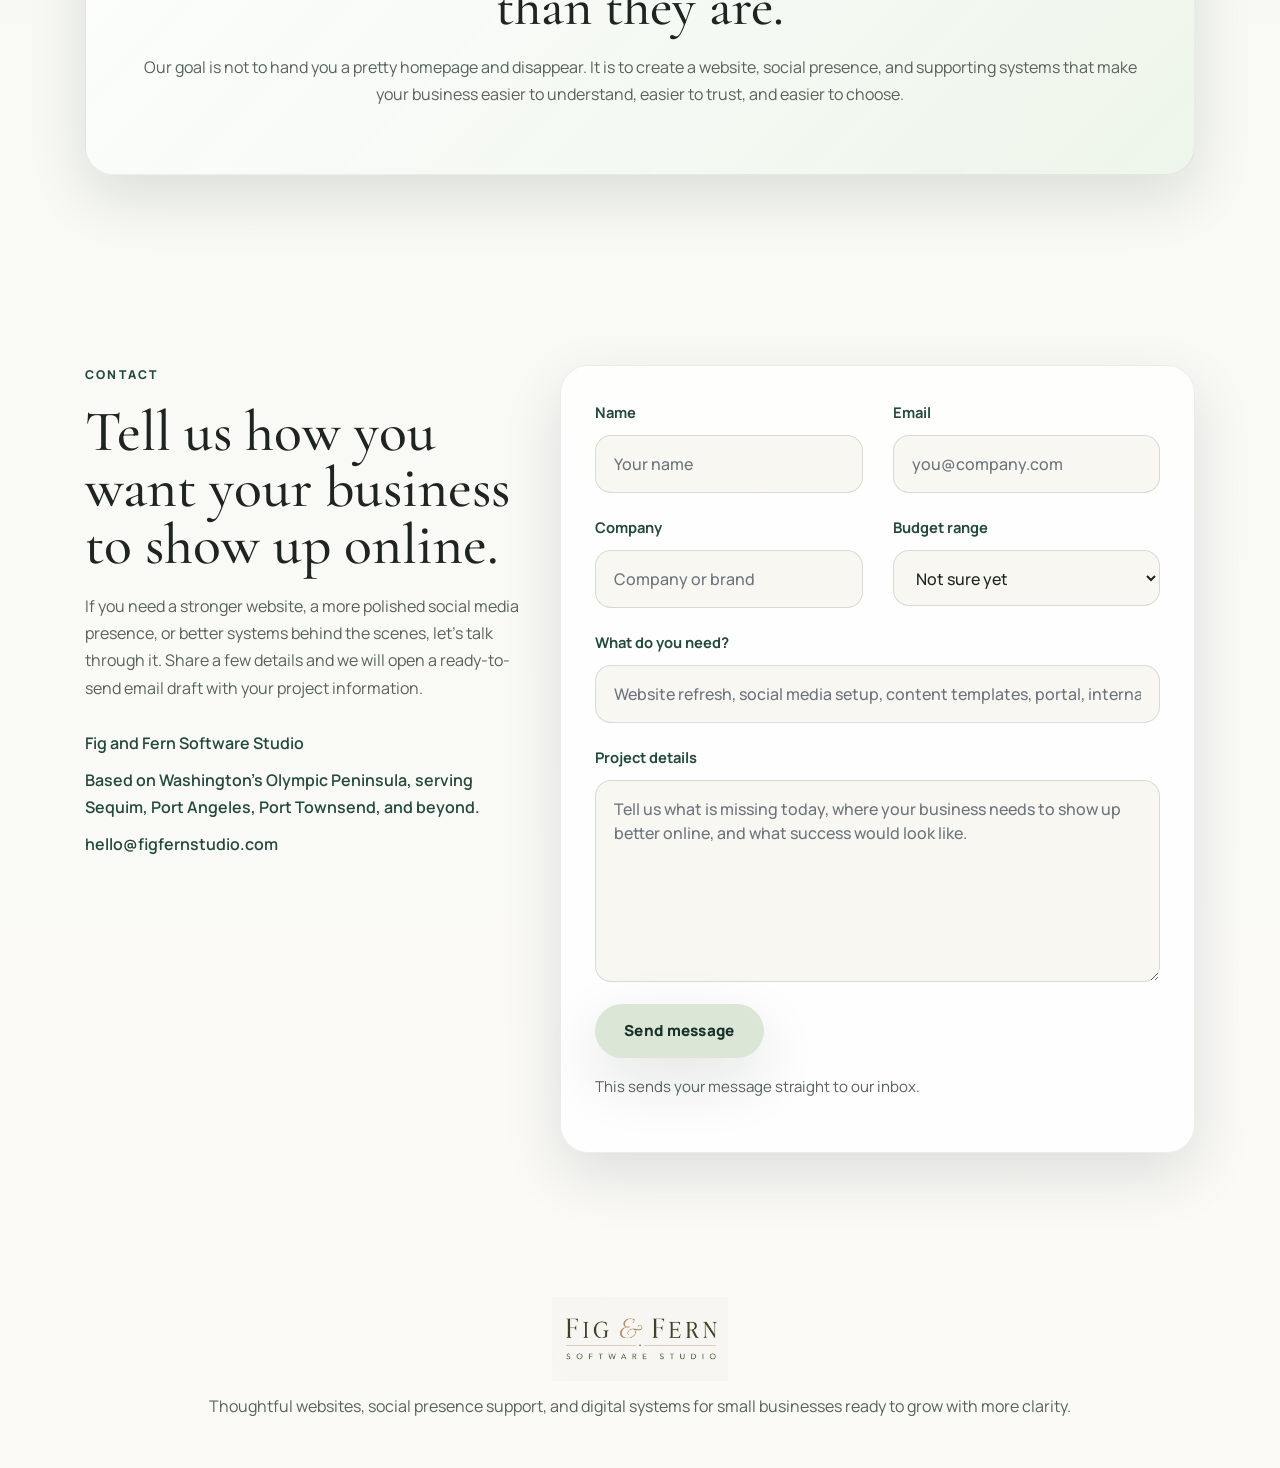
==== commit 3cc38a4e: "Add consistent pricing CTAs with a two-step email-first lead capture All three pricing buttons now s" ====
--- a/index.html
+++ b/index.html
@@ -1,6 +1,18 @@
 <!doctype html>
 <html lang="en">
   <head>
+    <!-- Google tag (gtag.js) -->
+    <script async src="https://www.googletagmanager.com/gtag/js?id=G-KV9ZY6RDH9"></script>
+    <script>
+      window.dataLayer = window.dataLayer || [];
+      function gtag() {
+        dataLayer.push(arguments);
+      }
+      gtag("js", new Date());
+
+      gtag("config", "G-KV9ZY6RDH9");
+    </script>
+
     <meta charset="utf-8" />
     <meta content="width=device-width, initial-scale=1.0" name="viewport" />
 
@@ -410,9 +422,9 @@
                 <li>Social profile starter guidance</li>
                 <li>Launch support</li>
               </ul>
-              <a href="#contact" class="btn btn-secondary smoothScroll"
-                >Ask about Sprout</a
-              >
+              <button type="button" class="btn btn-primary plan-cta" data-plan="Sprout">
+                Choose Sprout
+              </button>
             </div>
           </div>
 
@@ -431,9 +443,9 @@
                 <li>Social profile polish and brand alignment</li>
                 <li>Basic analytics and SEO setup</li>
               </ul>
-              <a href="#contact" class="btn btn-primary smoothScroll"
-                >Book Canopy</a
-              >
+              <button type="button" class="btn btn-primary plan-cta" data-plan="Canopy">
+                Choose Canopy
+              </button>
             </div>
           </div>
 
@@ -451,9 +463,9 @@
                 <li>Custom application or workflow build</li>
                 <li>Post-launch support options</li>
               </ul>
-              <a href="#contact" class="btn btn-secondary smoothScroll"
-                >Plan Orchard</a
-              >
+              <button type="button" class="btn btn-primary plan-cta" data-plan="Orchard">
+                Choose Orchard
+              </button>
             </div>
           </div>
         </div>
@@ -521,6 +533,18 @@
               <input type="hidden" name="_subject" value="New inquiry from Fig and Fern website" />
               <input type="hidden" name="_captcha" value="false" />
               <input type="hidden" name="_template" value="table" />
+              <input
+                type="hidden"
+                name="_next"
+                value="https://figfernstudio.com/thank-you.html"
+              />
+              <input
+                type="text"
+                name="_honey"
+                style="display: none"
+                tabindex="-1"
+                autocomplete="off"
+              />
               <div class="row">
                 <div class="col-md-6">
                   <div class="form-group">
@@ -628,10 +652,185 @@
       </div>
     </footer>
 
+    <div id="toast-overlay" class="toast-overlay"></div>
+    <div id="toast" class="toast" role="alertdialog" aria-live="assertive" aria-labelledby="toast-title">
+      <button type="button" class="toast-close" id="toast-close" aria-label="Dismiss">
+        &times;
+      </button>
+      <div class="toast-icon toast-icon-error">!</div>
+      <div class="toast-body">
+        <p class="toast-title" id="toast-title">Something went wrong</p>
+        <p class="toast-message" id="toast-message">
+          Please email hello@figfernstudio.com directly.
+        </p>
+      </div>
+      <button type="button" class="btn btn-primary toast-confirm" id="toast-confirm">
+        Got it
+      </button>
+    </div>
+
+    <div
+      id="plan-email-modal"
+      class="toast toast--form"
+      role="dialog"
+      aria-labelledby="plan-email-title"
+    >
+      <button
+        type="button"
+        class="toast-close"
+        id="plan-email-close"
+        aria-label="Dismiss"
+      >
+        &times;
+      </button>
+      <p class="toast-title" id="plan-email-title">
+        Interested in <span id="plan-email-name">this plan</span>?
+      </p>
+      <p class="toast-message">
+        Drop your email and we'll follow up right away. You can add a few more
+        details next.
+      </p>
+      <form id="plan-email-form" class="plan-form">
+        <input type="hidden" name="plan" id="plan-email-plan-field" />
+        <input
+          type="hidden"
+          name="_subject"
+          value="Quick pricing lead from Fig and Fern website"
+        />
+        <input type="hidden" name="_captcha" value="false" />
+        <input
+          type="text"
+          name="_honey"
+          style="display: none"
+          tabindex="-1"
+          autocomplete="off"
+        />
+        <div class="form-group">
+          <label for="plan-email-input" class="sr-only">Email</label>
+          <input
+            type="email"
+            class="form-control"
+            id="plan-email-input"
+            name="email"
+            placeholder="you@company.com"
+            required
+          />
+        </div>
+        <button
+          type="submit"
+          class="btn btn-primary plan-form-submit"
+          id="plan-email-submit"
+        >
+          Continue
+        </button>
+        <p class="form-note" id="plan-email-note"></p>
+      </form>
+    </div>
+
+    <div
+      id="plan-details-modal"
+      class="toast toast--form toast--wide"
+      role="dialog"
+      aria-labelledby="plan-details-title"
+    >
+      <button
+        type="button"
+        class="toast-close"
+        id="plan-details-close"
+        aria-label="Dismiss"
+      >
+        &times;
+      </button>
+      <p class="toast-title" id="plan-details-title">
+        Great — a few more details
+      </p>
+      <p class="toast-message">
+        This helps us prep for our first conversation. Skip it if you're
+        short on time — we already have your email.
+      </p>
+      <form id="plan-details-form" class="plan-form">
+        <input type="hidden" name="plan" id="plan-details-plan-field" />
+        <input type="hidden" name="email" id="plan-details-email-field" />
+        <input
+          type="hidden"
+          name="_subject"
+          value="New pricing inquiry from Fig and Fern website"
+        />
+        <input type="hidden" name="_captcha" value="false" />
+        <input
+          type="hidden"
+          name="_next"
+          value="https://figfernstudio.com/thank-you.html"
+        />
+        <input
+          type="text"
+          name="_honey"
+          style="display: none"
+          tabindex="-1"
+          autocomplete="off"
+        />
+        <div class="form-group">
+          <label for="plan-details-name">Name</label>
+          <input
+            type="text"
+            class="form-control"
+            id="plan-details-name"
+            name="name"
+            placeholder="Your name"
+          />
+        </div>
+        <div class="form-group">
+          <label for="plan-details-company">Company</label>
+          <input
+            type="text"
+            class="form-control"
+            id="plan-details-company"
+            name="company"
+            placeholder="Company or brand"
+          />
+        </div>
+        <div class="form-group">
+          <label for="plan-details-project">What do you need?</label>
+          <input
+            type="text"
+            class="form-control"
+            id="plan-details-project"
+            name="projectType"
+            placeholder="Website refresh, social media setup, content templates, portal, internal tool..."
+          />
+        </div>
+        <div class="form-group">
+          <label for="plan-details-message">Anything else?</label>
+          <textarea
+            class="form-control"
+            id="plan-details-message"
+            name="message"
+            rows="4"
+            placeholder="Tell us more about your goals."
+          ></textarea>
+        </div>
+        <div class="plan-form-actions">
+          <button
+            type="submit"
+            class="btn btn-primary plan-form-submit"
+            id="plan-details-submit"
+          >
+            Send details
+          </button>
+          <button type="button" class="btn btn-secondary" id="plan-details-skip">
+            Maybe later
+          </button>
+        </div>
+        <p class="form-note" id="plan-details-note"></p>
+      </form>
+    </div>
+
     <script src="lib/jquery/jquery.min.js"></script>
     <script src="lib/jquery/jquery-migrate.min.js"></script>
     <script src="lib/bootstrap/js/bootstrap.bundle.min.js"></script>
     <script src="lib/typed/typed.js"></script>
     <script src="js/main.js"></script>
+    <script src="js/contact-form.js"></script>
+    <script src="js/pricing-modals.js"></script>
   </body>
 </html>
--- a/css/style.css
+++ b/css/style.css
@@ -540,6 +540,11 @@
   box-shadow: 0 0 0 5px rgba(111, 143, 99, 0.16);
 }
 
+.plan-cta {
+  width: 100%;
+  text-align: center;
+}
+
 .testimonial-section {
   padding-top: 30px;
 }
@@ -637,6 +642,152 @@
   cursor: pointer;
 }
 
+.toast-overlay {
+  position: fixed;
+  inset: 0;
+  z-index: 9998;
+  background: rgba(17, 33, 27, 0.55);
+  backdrop-filter: blur(2px);
+  opacity: 0;
+  pointer-events: none;
+  transition: opacity 0.3s ease;
+}
+
+.toast-overlay.is-visible {
+  opacity: 1;
+  pointer-events: auto;
+}
+
+.toast {
+  position: fixed;
+  top: 50%;
+  left: 50%;
+  z-index: 9999;
+  display: flex;
+  flex-direction: column;
+  align-items: center;
+  text-align: center;
+  gap: 6px;
+  width: 92%;
+  max-width: 440px;
+  padding: 44px 36px 36px;
+  background: var(--white);
+  border-radius: var(--radius-lg);
+  box-shadow: 0 30px 80px rgba(17, 33, 27, 0.35);
+  border-top: 6px solid var(--fern);
+  transform: translate(-50%, -50%) scale(0.9);
+  opacity: 0;
+  pointer-events: none;
+  transition: transform 0.3s ease, opacity 0.3s ease, border-color 0.3s ease;
+}
+
+.toast.is-error {
+  border-top-color: #b5502f;
+}
+
+.toast.is-visible {
+  transform: translate(-50%, -50%) scale(1);
+  opacity: 1;
+  pointer-events: auto;
+}
+
+.toast-icon {
+  flex-shrink: 0;
+  width: 64px;
+  height: 64px;
+  border-radius: 50%;
+  background: var(--fern);
+  color: var(--white);
+  display: flex;
+  align-items: center;
+  justify-content: center;
+  font-size: 30px;
+  font-weight: 700;
+  margin-bottom: 14px;
+}
+
+.toast-icon-error {
+  background: #b5502f;
+}
+
+.toast-body {
+  width: 100%;
+}
+
+.toast-title {
+  color: var(--forest);
+  font-weight: 800;
+  font-size: 1.35rem;
+  margin-bottom: 10px;
+}
+
+.toast-message {
+  font-size: 1.02rem;
+  color: var(--copy);
+  line-height: 1.6;
+}
+
+.toast-confirm {
+  margin-top: 26px;
+  width: 100%;
+}
+
+.toast-close {
+  position: absolute;
+  top: 16px;
+  right: 20px;
+  background: none;
+  border: none;
+  color: var(--copy);
+  font-size: 1.3rem;
+  line-height: 1;
+  cursor: pointer;
+  padding: 4px;
+}
+
+@media (max-width: 480px) {
+  .toast {
+    padding: 36px 24px 28px;
+  }
+}
+
+.toast--form {
+  align-items: stretch;
+  text-align: left;
+  gap: 0;
+}
+
+.toast--form .toast-title {
+  padding-right: 24px;
+}
+
+.toast--wide {
+  max-width: 560px;
+}
+
+.plan-form {
+  margin-top: 18px;
+}
+
+.plan-form .form-group {
+  margin-bottom: 18px;
+}
+
+.plan-form-actions {
+  display: flex;
+  gap: 12px;
+  flex-wrap: wrap;
+}
+
+.plan-form-actions .btn {
+  flex: 1;
+  min-width: 140px;
+}
+
+.plan-form .form-note {
+  min-height: 1.4em;
+}
+
 #footer {
   padding: 34px 0 48px;
 }
